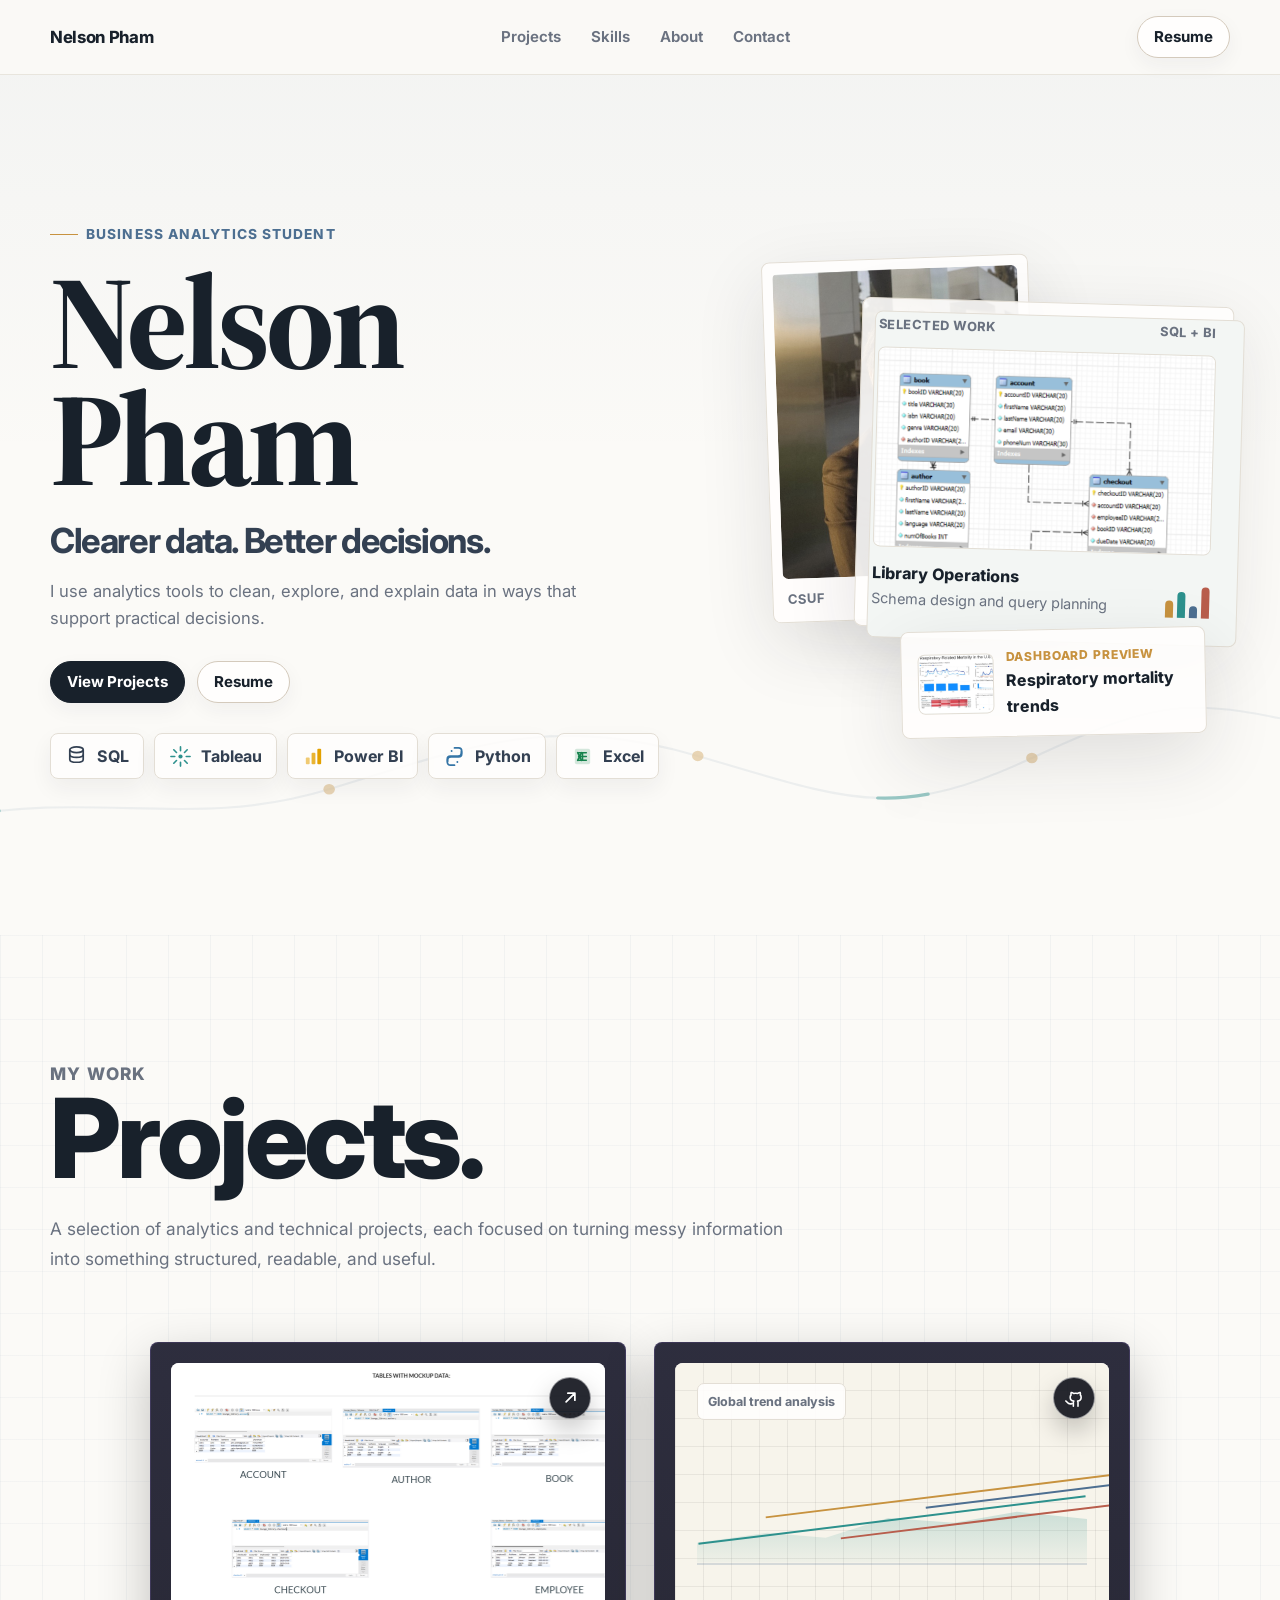
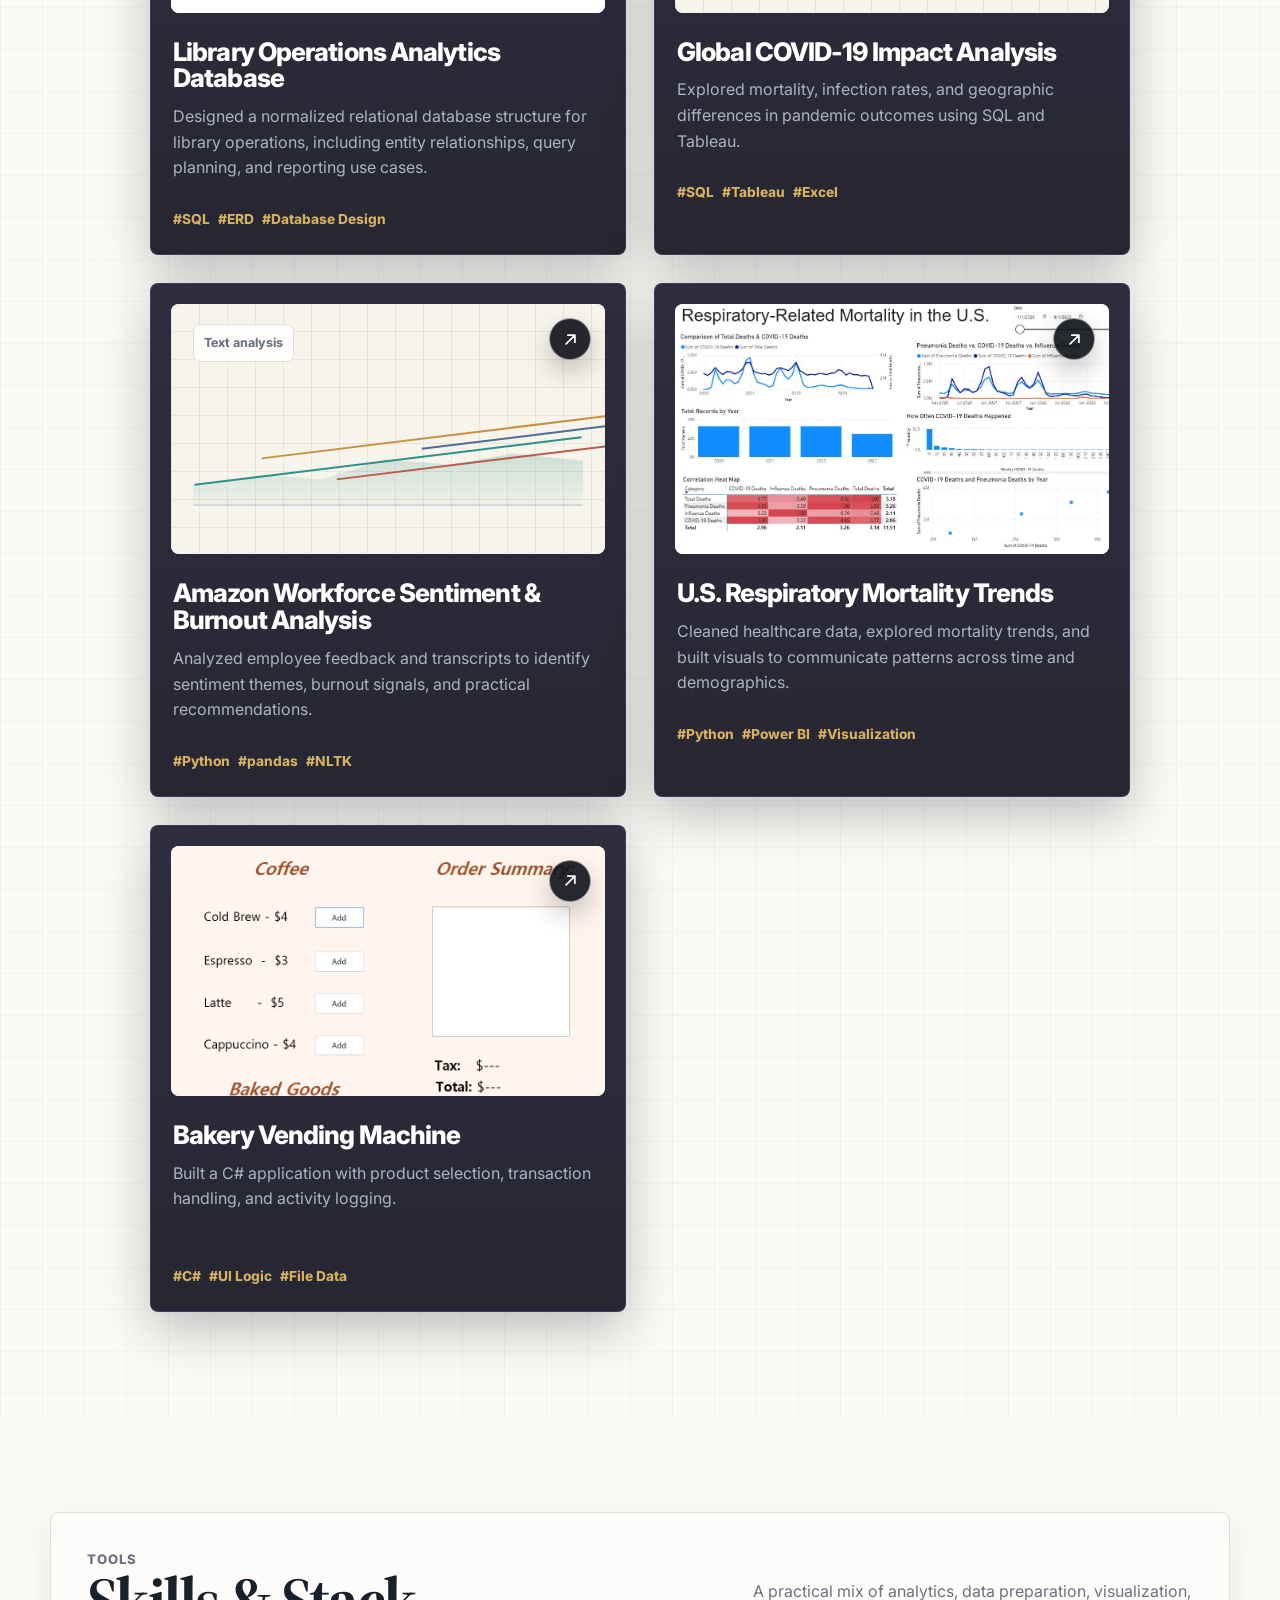
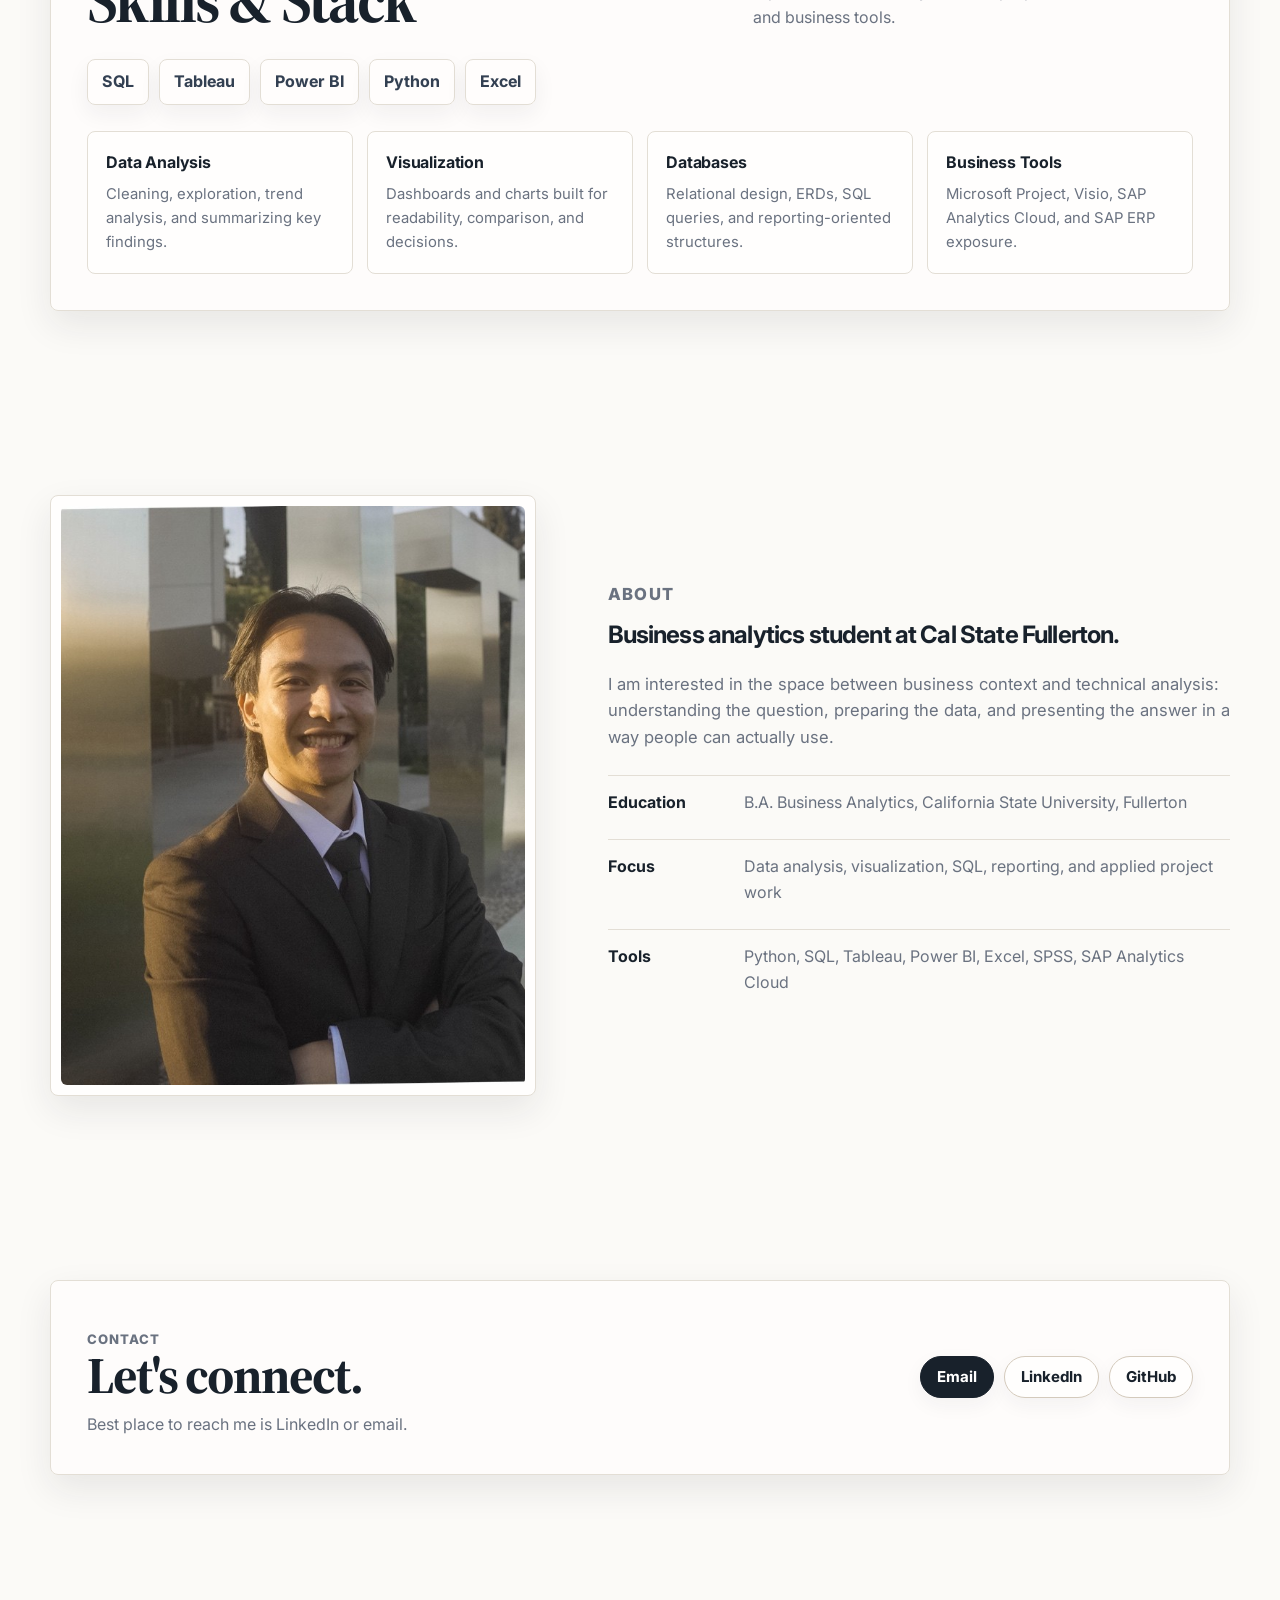
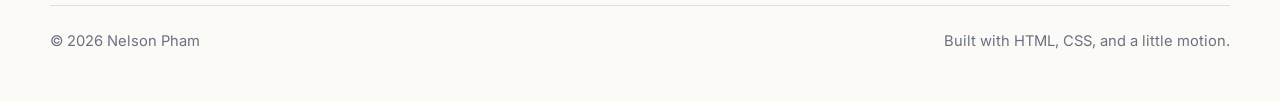
==== index.html @ e7fa9d65 "Make analytics visual cache safe" ====
<!DOCTYPE html>
<html lang="en">
<head>
  <script async src="https://www.googletagmanager.com/gtag/js?id=G-P1VW42HXKN"></script>
  <script>
    window.dataLayer = window.dataLayer || [];
    function gtag(){dataLayer.push(arguments);}
    gtag("js", new Date());
    gtag("config", "G-P1VW42HXKN");
  </script>
  <meta charset="UTF-8">
  <meta name="viewport" content="width=device-width, initial-scale=1.0">
  <meta name="description" content="Nelson Pham's business analytics portfolio featuring SQL, Python, Tableau, Power BI, and applied data projects.">
  <title>Nelson Pham - Business Analytics Portfolio</title>
  <link rel="preconnect" href="https://fonts.googleapis.com">
  <link rel="preconnect" href="https://fonts.gstatic.com" crossorigin>
  <link href="https://fonts.googleapis.com/css2?family=Inter:wght@400;500;600;700;800&family=Source+Serif+4:opsz,wght@8..60,500;8..60,650;8..60,720&display=swap" rel="stylesheet">
  <link rel="stylesheet" href="styles.css?v=analytics-motion-2">
</head>
<body>
  <div class="scroll-progress" aria-hidden="true"></div>

  <header class="site-nav">
    <nav class="nav-shell" aria-label="Primary navigation">
      <a class="brand" href="index.html">Nelson Pham</a>
      <ul class="nav-links">
        <li><a href="#projects">Projects</a></li>
        <li><a href="#skills">Skills</a></li>
        <li><a href="#about">About</a></li>
        <li><a href="#contact">Contact</a></li>
      </ul>
      <a class="nav-resume" href="Nelson%20Pham%20-%20Analytics%20Resume.pdf" target="_blank" rel="noreferrer">Resume</a>
    </nav>
  </header>

  <main>
    <section class="hero">
      <div class="analytics-signal" aria-hidden="true">
        <svg viewBox="0 0 1200 240" preserveAspectRatio="none">
          <path class="signal-line signal-base" fill="none" stroke="rgba(77, 111, 145, 0.18)" stroke-width="2" d="M0 178 C130 150 210 190 330 150 S520 76 650 118 820 182 940 120 1080 64 1200 92"/>
          <path class="signal-line signal-flow" fill="none" stroke="#2d918d" stroke-width="3" d="M0 178 C130 150 210 190 330 150 S520 76 650 118 820 182 940 120 1080 64 1200 92"/>
          <g class="signal-points">
            <circle cx="330" cy="150" r="5"/>
            <circle cx="650" cy="118" r="5"/>
            <circle cx="940" cy="120" r="5"/>
          </g>
        </svg>
      </div>
      <div class="page-shell hero-grid">
        <div class="hero-copy-block reveal">
          <p class="eyebrow">Business Analytics Student</p>
          <h1>Nelson Pham</h1>
          <p class="hero-line">Clearer data. Better decisions.</p>
          <p class="hero-copy">I use analytics tools to clean, explore, and explain data in ways that support practical decisions.</p>

          <div class="hero-actions">
            <a class="button primary" href="#projects">View Projects</a>
            <a class="button" href="Nelson%20Pham%20-%20Analytics%20Resume.pdf" target="_blank" rel="noreferrer">Resume</a>
          </div>

          <div class="stack-strip hero-stack" aria-label="Core tools">
            <span class="stack-chip sql">
              <svg viewBox="0 0 24 24" aria-hidden="true">
                <ellipse cx="12" cy="5" rx="7" ry="3" fill="none" stroke="currentColor" stroke-width="1.8"/>
                <path d="M5 5v10c0 1.7 3.1 3 7 3s7-1.3 7-3V5" fill="none" stroke="currentColor" stroke-width="1.8"/>
                <path d="M5 10c0 1.7 3.1 3 7 3s7-1.3 7-3" fill="none" stroke="currentColor" stroke-width="1.8"/>
              </svg>
              SQL
            </span>
            <span class="stack-chip tableau">
              <svg viewBox="0 0 24 24" aria-hidden="true">
                <path d="M12 2v4M12 18v4M2 12h4M18 12h4M5 5l2.8 2.8M16.2 16.2 19 19M19 5l-2.8 2.8M7.8 16.2 5 19" stroke="currentColor" stroke-width="1.7" stroke-linecap="round"/>
                <circle cx="12" cy="12" r="2.2" fill="currentColor"/>
              </svg>
              Tableau
            </span>
            <span class="stack-chip powerbi">
              <svg viewBox="0 0 24 24" aria-hidden="true">
                <rect x="4" y="13" width="4" height="7" rx="1" fill="currentColor" opacity=".55"/>
                <rect x="10" y="8" width="4" height="12" rx="1" fill="currentColor" opacity=".8"/>
                <rect x="16" y="4" width="4" height="16" rx="1" fill="currentColor"/>
              </svg>
              Power BI
            </span>
            <span class="stack-chip python">
              <svg viewBox="0 0 24 24" aria-hidden="true">
                <path d="M12 3h4.2c2 0 3.3 1.3 3.3 3.2v3.1c0 1.8-1.3 3-3.1 3H8.3c-2 0-3.5 1.5-3.5 3.4V17" fill="none" stroke="currentColor" stroke-width="1.8" stroke-linecap="round"/>
                <path d="M12 21H7.8c-2 0-3.3-1.3-3.3-3.2v-3.1c0-1.8 1.3-3 3.1-3h8.1c2 0 3.5-1.5 3.5-3.4V7" fill="none" stroke="currentColor" stroke-width="1.8" stroke-linecap="round"/>
                <circle cx="9" cy="6.2" r="1" fill="currentColor"/>
                <circle cx="15" cy="17.8" r="1" fill="currentColor"/>
              </svg>
              Python
            </span>
            <span class="stack-chip excel">
              <svg viewBox="0 0 24 24" aria-hidden="true">
                <rect x="4" y="4" width="16" height="16" rx="2" fill="currentColor" opacity=".18"/>
                <path d="M8 8h8M8 12h8M8 16h8M12 8v8" stroke="currentColor" stroke-width="1.6" stroke-linecap="round"/>
                <path d="m7 8 4 8M11 8l-4 8" stroke="currentColor" stroke-width="1.8" stroke-linecap="round"/>
              </svg>
              Excel
            </span>
          </div>
        </div>

        <div class="hero-visual reveal" data-parallax aria-label="Portfolio preview">
          <div class="portrait-card" data-float="1.1">
            <img src="Visuals/profile.jpg" alt="Nelson Pham">
            <div class="portrait-label">
              <span>CSUF</span>
              <span>Business Analytics</span>
            </div>
          </div>

          <div class="case-sheets" data-float="0.8">
            <div class="sheet-top">
              <span>Selected Work</span>
              <span>SQL + BI</span>
            </div>
            <div class="sheet-image">
              <img src="Visuals/ERTable.png" alt="Library operations database schema preview">
            </div>
            <div class="sheet-footer">
              <div>
                <div class="sheet-title">Library Operations</div>
                <div class="sheet-subtitle">Schema design and query planning</div>
              </div>
              <div class="mini-bars" aria-hidden="true">
                <span></span><span></span><span></span><span></span>
              </div>
            </div>
          </div>

          <div class="floating-note" data-float="1.35">
            <div class="note-row">
              <div class="note-thumb">
                <img src="Visuals/PowerBI.png" alt="Power BI dashboard preview">
              </div>
              <div>
                <div class="note-kicker">Dashboard Preview</div>
                <div class="note-title">Respiratory mortality trends</div>
              </div>
            </div>
          </div>
        </div>
      </div>
    </section>

    <section id="projects" class="section projects-section">
      <div class="page-shell">
        <div class="section-heading reveal">
          <div>
            <p class="section-kicker">My work</p>
            <h2>Projects.</h2>
          </div>
          <p>A selection of analytics and technical projects, each focused on turning messy information into something structured, readable, and useful.</p>
        </div>

        <div class="work-grid">
          <a class="case-card featured reveal" href="sql-project.html">
            <div class="case-media">
              <span class="case-action" aria-hidden="true">
                <svg viewBox="0 0 24 24">
                  <path d="M7 17 17 7M9 7h8v8" fill="none" stroke="currentColor" stroke-width="2" stroke-linecap="round" stroke-linejoin="round"/>
                </svg>
              </span>
              <img src="Visuals/MockUp.png" alt="Database schema workspace preview">
            </div>
            <div class="case-body">
              <h3>Library Operations Analytics Database</h3>
              <p>Designed a normalized relational database structure for library operations, including entity relationships, query planning, and reporting use cases.</p>
              <div class="tag-row">
                <span class="tag">#SQL</span>
                <span class="tag">#ERD</span>
                <span class="tag">#Database Design</span>
              </div>
            </div>
          </a>

          <a class="case-card side reveal" href="https://github.com/nelsonpham64/covid19-global-data-analysis/tree/main" target="_blank" rel="noreferrer">
            <div class="case-media">
              <span class="case-action" aria-hidden="true">
                <svg viewBox="0 0 24 24">
                  <path d="M9 19c-5 1.5-5-2.5-7-3m14 6v-3.9c0-1 .1-1.4-.5-2 2-.2 4.1-1 4.1-4.5 0-1-.4-1.9-1-2.6.1-.3.4-1.3-.1-2.6 0 0-.8-.3-2.7 1a9.4 9.4 0 0 0-4.9 0c-1.9-1.3-2.7-1-2.7-1-.5 1.3-.2 2.3-.1 2.6-.6.7-1 1.6-1 2.6 0 3.5 2.1 4.3 4.1 4.5-.3.3-.5.7-.5 1.4V22" fill="none" stroke="currentColor" stroke-width="1.8" stroke-linecap="round" stroke-linejoin="round"/>
                </svg>
              </span>
              <div class="media-abstract" aria-hidden="true">
                <span class="abstract-note">Global trend analysis</span>
                <span class="abstract-line"></span>
              </div>
            </div>
            <div class="case-body">
              <h3>Global COVID-19 Impact Analysis</h3>
              <p>Explored mortality, infection rates, and geographic differences in pandemic outcomes using SQL and Tableau.</p>
              <div class="tag-row">
                <span class="tag">#SQL</span>
                <span class="tag">#Tableau</span>
                <span class="tag">#Excel</span>
              </div>
            </div>
          </a>

          <a class="case-card reveal" href="amazon-externship.html">
            <div class="case-media">
              <span class="case-action" aria-hidden="true">
                <svg viewBox="0 0 24 24">
                  <path d="M7 17 17 7M9 7h8v8" fill="none" stroke="currentColor" stroke-width="2" stroke-linecap="round" stroke-linejoin="round"/>
                </svg>
              </span>
              <div class="media-abstract" aria-hidden="true">
                <span class="abstract-note">Text analysis</span>
                <span class="abstract-line"></span>
              </div>
            </div>
            <div class="case-body">
              <h3>Amazon Workforce Sentiment &amp; Burnout Analysis</h3>
              <p>Analyzed employee feedback and transcripts to identify sentiment themes, burnout signals, and practical recommendations.</p>
              <div class="tag-row">
                <span class="tag">#Python</span>
                <span class="tag">#pandas</span>
                <span class="tag">#NLTK</span>
              </div>
            </div>
          </a>

          <a class="case-card reveal" href="analytics-project.html">
            <div class="case-media">
              <span class="case-action" aria-hidden="true">
                <svg viewBox="0 0 24 24">
                  <path d="M7 17 17 7M9 7h8v8" fill="none" stroke="currentColor" stroke-width="2" stroke-linecap="round" stroke-linejoin="round"/>
                </svg>
              </span>
              <img src="Visuals/PowerBI.png" alt="Power BI respiratory mortality dashboard">
            </div>
            <div class="case-body">
              <h3>U.S. Respiratory Mortality Trends</h3>
              <p>Cleaned healthcare data, explored mortality trends, and built visuals to communicate patterns across time and demographics.</p>
              <div class="tag-row">
                <span class="tag">#Python</span>
                <span class="tag">#Power BI</span>
                <span class="tag">#Visualization</span>
              </div>
            </div>
          </a>

          <a class="case-card reveal" href="csharp-project.html">
            <div class="case-media">
              <span class="case-action" aria-hidden="true">
                <svg viewBox="0 0 24 24">
                  <path d="M7 17 17 7M9 7h8v8" fill="none" stroke="currentColor" stroke-width="2" stroke-linecap="round" stroke-linejoin="round"/>
                </svg>
              </span>
              <img src="Visuals/Vending.png" alt="Bakery vending machine application preview">
            </div>
            <div class="case-body">
              <h3>Bakery Vending Machine</h3>
              <p>Built a C# application with product selection, transaction handling, and activity logging.</p>
              <div class="tag-row">
                <span class="tag">#C#</span>
                <span class="tag">#UI Logic</span>
                <span class="tag">#File Data</span>
              </div>
            </div>
          </a>
        </div>
      </div>
    </section>

    <section id="skills" class="section">
      <div class="page-shell">
        <div class="skills-panel reveal">
          <div class="section-heading">
            <div>
              <p class="section-kicker">Tools</p>
              <h2>Skills &amp; Stack</h2>
            </div>
            <p>A practical mix of analytics, data preparation, visualization, and business tools.</p>
          </div>

          <div class="stack-strip" aria-label="Core analytics stack">
            <span class="stack-chip sql">SQL</span>
            <span class="stack-chip tableau">Tableau</span>
            <span class="stack-chip powerbi">Power BI</span>
            <span class="stack-chip python">Python</span>
            <span class="stack-chip excel">Excel</span>
          </div>

          <div class="skills-grid">
            <div class="skill-card">
              <h3>Data Analysis</h3>
              <p>Cleaning, exploration, trend analysis, and summarizing key findings.</p>
            </div>
            <div class="skill-card">
              <h3>Visualization</h3>
              <p>Dashboards and charts built for readability, comparison, and decisions.</p>
            </div>
            <div class="skill-card">
              <h3>Databases</h3>
              <p>Relational design, ERDs, SQL queries, and reporting-oriented structures.</p>
            </div>
            <div class="skill-card">
              <h3>Business Tools</h3>
              <p>Microsoft Project, Visio, SAP Analytics Cloud, and SAP ERP exposure.</p>
            </div>
          </div>
        </div>
      </div>
    </section>

    <section id="about" class="section">
      <div class="page-shell about-grid">
        <div class="about-photo reveal">
          <img src="Visuals/profile.jpg" alt="Nelson Pham">
        </div>
        <div class="about-copy reveal">
          <p class="section-kicker">About</p>
          <h2>Business analytics student at Cal State Fullerton.</h2>
          <p>I am interested in the space between business context and technical analysis: understanding the question, preparing the data, and presenting the answer in a way people can actually use.</p>
          <ul class="about-list">
            <li>
              <strong>Education</strong>
              <span>B.A. Business Analytics, California State University, Fullerton</span>
            </li>
            <li>
              <strong>Focus</strong>
              <span>Data analysis, visualization, SQL, reporting, and applied project work</span>
            </li>
            <li>
              <strong>Tools</strong>
              <span>Python, SQL, Tableau, Power BI, Excel, SPSS, SAP Analytics Cloud</span>
            </li>
          </ul>
        </div>
      </div>
    </section>

    <section id="contact" class="section">
      <div class="page-shell">
        <div class="contact-panel reveal">
          <div>
            <p class="section-kicker">Contact</p>
            <h2>Let's connect.</h2>
            <p>Best place to reach me is LinkedIn or email.</p>
          </div>
          <div class="contact-actions">
            <a class="button primary" href="mailto:nelsonpham64@gmail.com">Email</a>
            <a class="button" href="https://www.linkedin.com/in/nelsonpham64/" target="_blank" rel="noreferrer">LinkedIn</a>
            <a class="button" href="https://github.com/nelsonpham64" target="_blank" rel="noreferrer">GitHub</a>
          </div>
        </div>
      </div>
    </section>
  </main>

  <footer class="site-footer">
    <div class="footer-shell">
      <span>&copy; 2026 Nelson Pham</span>
      <span>Built with HTML, CSS, and a little motion.</span>
    </div>
  </footer>

  <script src="script.js"></script>
</body>
</html>
---- styles.css ----
:root {
  --bg: #fbfaf7;
  --surface: #fffefd;
  --surface-2: #f3f6f4;
  --ink: #18212b;
  --ink-soft: #334052;
  --muted: #6a7280;
  --line: #e3ded5;
  --line-strong: #d4cabc;
  --gold: #c7923f;
  --gold-soft: #f7ecd9;
  --teal: #2d918d;
  --blue: #4d6f91;
  --red: #b85d4c;
  --lime: #95a85b;
  --charcoal: #222833;
  --shadow: 0 24px 70px rgba(30, 35, 43, 0.12);
  --shadow-soft: 0 14px 36px rgba(30, 35, 43, 0.09);
  --radius: 8px;
  --max: 1180px;
  --font-sans: "Inter", "Segoe UI", Arial, sans-serif;
  --font-serif: "Source Serif 4", Georgia, serif;
}

* {
  box-sizing: border-box;
}

html {
  scroll-behavior: smooth;
}

body {
  margin: 0;
  background:
    linear-gradient(180deg, rgba(77, 111, 145, 0.05), transparent 460px),
    var(--bg);
  color: var(--ink);
  font-family: var(--font-sans);
  line-height: 1.6;
  overflow-x: hidden;
}

body::selection {
  background: rgba(199, 146, 63, 0.24);
}

a {
  color: inherit;
}

img {
  max-width: 100%;
  display: block;
}

.scroll-progress {
  position: fixed;
  top: 0;
  left: 0;
  height: 3px;
  width: 0;
  background: linear-gradient(90deg, var(--teal), var(--gold), var(--red));
  z-index: 20;
}

.site-nav {
  position: sticky;
  top: 0;
  z-index: 10;
  border-bottom: 1px solid rgba(227, 222, 213, 0.76);
  background: rgba(251, 250, 247, 0.9);
  backdrop-filter: blur(18px);
}

.nav-shell {
  width: min(var(--max), calc(100% - 40px));
  margin: 0 auto;
  min-height: 74px;
  display: flex;
  align-items: center;
  justify-content: space-between;
  gap: 24px;
}

.brand {
  text-decoration: none;
  font-weight: 750;
  letter-spacing: -0.02em;
  font-size: 1.05rem;
}

.nav-links {
  display: flex;
  align-items: center;
  gap: 6px;
  list-style: none;
  margin: 0;
  padding: 0;
}

.nav-links a {
  display: inline-flex;
  align-items: center;
  min-height: 38px;
  padding: 0 12px;
  border-radius: 999px;
  color: var(--muted);
  text-decoration: none;
  font-size: 0.94rem;
  font-weight: 650;
  transition: color 180ms ease, background 180ms ease;
}

.nav-links a:hover,
.nav-links a.active {
  color: var(--ink);
  background: rgba(34, 40, 51, 0.06);
}

.nav-resume,
.button {
  display: inline-flex;
  align-items: center;
  justify-content: center;
  gap: 8px;
  min-height: 42px;
  padding: 0 16px;
  border: 1px solid var(--line-strong);
  border-radius: 999px;
  color: var(--ink);
  text-decoration: none;
  font-weight: 720;
  font-size: 0.94rem;
  background: var(--surface);
  box-shadow: 0 7px 20px rgba(34, 40, 51, 0.05);
  transition: transform 180ms ease, box-shadow 180ms ease, border-color 180ms ease, background 180ms ease;
}

.button.primary {
  background: var(--ink);
  color: #fff;
  border-color: var(--ink);
}

.button:hover,
.nav-resume:hover {
  transform: translateY(-2px);
  border-color: rgba(199, 146, 63, 0.7);
  box-shadow: 0 12px 28px rgba(34, 40, 51, 0.11);
}

.page-shell {
  width: min(var(--max), calc(100% - 40px));
  margin: 0 auto;
}

.hero {
  position: relative;
  min-height: calc(100vh - 74px);
  display: grid;
  align-items: center;
  padding: 74px 0 54px;
  overflow: hidden;
}

.hero-grid {
  position: relative;
  z-index: 1;
  display: grid;
  grid-template-columns: minmax(0, 0.93fr) minmax(360px, 0.72fr);
  gap: clamp(34px, 7vw, 88px);
  align-items: center;
}

.analytics-signal {
  position: absolute;
  right: -4vw;
  bottom: 2vh;
  left: -4vw;
  z-index: 0;
  height: min(32vh, 250px);
  pointer-events: none;
  opacity: 0.48;
}

.analytics-signal svg {
  width: 100%;
  height: 100%;
  overflow: visible;
}

.signal-line {
  fill: none;
  stroke-linecap: round;
  stroke-linejoin: round;
}

.signal-base {
  stroke: rgba(77, 111, 145, 0.18);
  stroke-width: 2;
}

.signal-flow {
  stroke: var(--teal);
  stroke-width: 3;
  stroke-dasharray: 44 780;
  animation: signal-sweep 7.5s ease-in-out infinite;
  filter: drop-shadow(0 8px 18px rgba(45, 145, 141, 0.22));
}

.signal-points circle {
  fill: var(--gold);
  opacity: 0.76;
  transform-box: fill-box;
  transform-origin: center;
  animation: signal-pulse 3.8s ease-in-out infinite;
}

.signal-points circle:nth-child(2) {
  animation-delay: 520ms;
}

.signal-points circle:nth-child(3) {
  animation-delay: 1040ms;
}

.eyebrow {
  display: inline-flex;
  align-items: center;
  gap: 8px;
  margin: 0 0 18px;
  color: var(--blue);
  font-size: 0.86rem;
  font-weight: 760;
  letter-spacing: 0.08em;
  text-transform: uppercase;
}

.eyebrow::before {
  content: "";
  width: 28px;
  height: 1px;
  background: var(--gold);
}

h1,
h2,
h3 {
  margin: 0;
  letter-spacing: -0.035em;
}

.hero h1 {
  font-family: var(--font-serif);
  font-size: clamp(4rem, 11vw, 8.3rem);
  line-height: 0.88;
  font-weight: 720;
}

.hero-line {
  margin: 24px 0 0;
  color: var(--ink-soft);
  font-size: clamp(1.35rem, 2.7vw, 2.2rem);
  line-height: 1.14;
  font-weight: 730;
  letter-spacing: -0.04em;
}

.hero-copy {
  max-width: 590px;
  margin: 18px 0 0;
  color: var(--muted);
  font-size: 1.04rem;
}

.hero-actions {
  display: flex;
  flex-wrap: wrap;
  gap: 12px;
  margin-top: 30px;
}

.hero-stack {
  margin-top: 30px;
}

.stack-strip {
  display: flex;
  flex-wrap: wrap;
  gap: 10px;
}

.stack-chip {
  --chip-accent: var(--blue);
  display: inline-flex;
  align-items: center;
  gap: 9px;
  min-height: 46px;
  padding: 0 14px;
  border: 1px solid var(--line);
  border-radius: 8px;
  background: rgba(255, 254, 253, 0.84);
  color: var(--ink-soft);
  font-weight: 720;
  box-shadow: 0 9px 22px rgba(34, 40, 51, 0.06);
  transition: transform 180ms ease, box-shadow 180ms ease, border-color 180ms ease;
}

.stack-chip:hover {
  transform: translateY(-3px);
  border-color: color-mix(in srgb, var(--chip-accent), var(--line) 35%);
  box-shadow: 0 16px 34px rgba(34, 40, 51, 0.11);
}

.stack-chip svg {
  width: 23px;
  height: 23px;
  flex: 0 0 auto;
  color: var(--chip-accent);
}

.sql {
  --chip-accent: var(--ink-soft);
}

.tableau {
  --chip-accent: var(--teal);
}

.powerbi {
  --chip-accent: #e3a100;
}

.python {
  --chip-accent: #3575a6;
}

.excel {
  --chip-accent: #16834d;
}

.hero-visual {
  position: relative;
  min-height: 520px;
}

.portrait-card,
.case-sheets,
.floating-note {
  border: 1px solid var(--line);
  border-radius: var(--radius);
  background: rgba(255, 254, 253, 0.9);
  box-shadow: var(--shadow);
}

.portrait-card {
  position: absolute;
  inset: 20px auto auto 14px;
  width: min(56%, 280px);
  padding: 10px;
  transform: rotate(-2deg);
}

.portrait-card img {
  aspect-ratio: 4 / 5;
  width: 100%;
  object-fit: cover;
  border-radius: 6px;
  filter: saturate(0.96) contrast(1.02);
}

.portrait-label {
  display: flex;
  justify-content: space-between;
  gap: 12px;
  padding: 10px 4px 2px;
  color: var(--muted);
  font-size: 0.82rem;
  font-weight: 700;
}

.case-sheets {
  position: absolute;
  right: 0;
  top: 64px;
  width: min(78%, 390px);
  padding: 16px;
  transform: rotate(1.6deg);
}

.case-sheets::before {
  content: "";
  position: absolute;
  inset: 12px -12px -12px 12px;
  border: 1px solid var(--line);
  border-radius: var(--radius);
  background: var(--surface-2);
  z-index: -1;
}

.sheet-top {
  display: flex;
  justify-content: space-between;
  gap: 14px;
  margin-bottom: 12px;
  color: var(--muted);
  font-size: 0.8rem;
  font-weight: 760;
  letter-spacing: 0.04em;
  text-transform: uppercase;
}

.sheet-image {
  overflow: hidden;
  border: 1px solid var(--line);
  border-radius: 7px;
  background: var(--surface-2);
}

.sheet-image img {
  width: 100%;
  height: 198px;
  object-fit: cover;
  object-position: top left;
}

.sheet-footer {
  display: grid;
  grid-template-columns: 1fr auto;
  gap: 16px;
  align-items: end;
  margin-top: 14px;
}

.sheet-title {
  color: var(--ink);
  font-weight: 780;
}

.sheet-subtitle {
  color: var(--muted);
  font-size: 0.9rem;
}

.mini-bars {
  display: flex;
  align-items: end;
  gap: 4px;
  height: 34px;
}

.mini-bars span {
  width: 8px;
  border-radius: 5px 5px 0 0;
  background: var(--gold);
  animation: bars 2.6s ease-in-out infinite;
}

.mini-bars span:nth-child(1) {
  height: 17px;
}

.mini-bars span:nth-child(2) {
  height: 26px;
  background: var(--teal);
  animation-delay: 120ms;
}

.mini-bars span:nth-child(3) {
  height: 12px;
  background: var(--blue);
  animation-delay: 240ms;
}

.mini-bars span:nth-child(4) {
  height: 31px;
  background: var(--red);
  animation-delay: 360ms;
}

.floating-note {
  position: absolute;
  right: 24px;
  bottom: 22px;
  width: min(64%, 310px);
  padding: 16px;
  transform: rotate(-1.2deg);
}

.note-row {
  display: grid;
  grid-template-columns: 76px 1fr;
  gap: 12px;
  align-items: center;
}

.note-thumb {
  overflow: hidden;
  border: 1px solid var(--line);
  border-radius: 7px;
  background: var(--surface-2);
}

.note-thumb img {
  height: 58px;
  width: 100%;
  object-fit: cover;
  object-position: top left;
}

.note-kicker {
  color: var(--gold);
  font-size: 0.76rem;
  font-weight: 800;
  letter-spacing: 0.07em;
  text-transform: uppercase;
}

.note-title {
  margin-top: 2px;
  color: var(--ink);
  font-weight: 760;
}

.section {
  padding: 92px 0;
  scroll-margin-top: 92px;
}

.section.compact {
  padding-top: 56px;
}

.projects-section {
  margin-top: 34px;
  padding: 98px 0 108px;
  background:
    linear-gradient(90deg, rgba(77, 111, 145, 0.055) 1px, transparent 1px),
    linear-gradient(180deg, rgba(77, 111, 145, 0.045) 1px, transparent 1px),
    var(--bg);
  background-size: 42px 42px;
  color: var(--ink);
}

.projects-section .section-heading {
  display: block;
  max-width: 820px;
  margin-bottom: 68px;
}

.projects-section .section-kicker {
  color: var(--gold);
}

.projects-section .section-heading h2 {
  color: var(--ink);
  font-family: var(--font-sans);
  font-size: clamp(4rem, 9vw, 6.9rem);
  font-weight: 820;
  line-height: 0.9;
  text-shadow: none;
}

.projects-section .section-heading p {
  max-width: 760px;
  margin-top: 26px;
  color: var(--muted);
  font-size: 1.08rem;
  line-height: 1.72;
}

.section-heading {
  display: flex;
  align-items: end;
  justify-content: space-between;
  gap: 28px;
  margin-bottom: 28px;
}

.section-kicker {
  margin: 0 0 8px;
  color: var(--gold);
  font-size: 0.82rem;
  font-weight: 800;
  letter-spacing: 0.08em;
  text-transform: uppercase;
}

.section-heading h2 {
  font-size: clamp(2.2rem, 5vw, 4.4rem);
  line-height: 0.95;
  font-family: var(--font-serif);
  font-weight: 690;
}

.section-heading p {
  max-width: 440px;
  margin: 0;
  color: var(--muted);
}

.work-grid {
  display: grid;
  grid-template-columns: repeat(12, 1fr);
  gap: 18px;
}

.projects-section .work-grid {
  width: min(980px, 100%);
  margin: 0 auto;
  grid-template-columns: repeat(2, minmax(0, 1fr));
  gap: 28px;
}

.case-card {
  grid-column: span 6;
  min-height: 100%;
  display: grid;
  grid-template-rows: auto 1fr;
  overflow: hidden;
  border: 1px solid var(--line);
  border-radius: var(--radius);
  background: var(--surface);
  text-decoration: none;
  box-shadow: var(--shadow-soft);
  transition: transform 190ms ease, box-shadow 190ms ease, border-color 190ms ease;
}

.projects-section .case-card {
  grid-column: auto;
  display: block;
  overflow: hidden;
  border-color: rgba(118, 96, 177, 0.28);
  background: linear-gradient(180deg, rgba(37, 37, 54, 0.96), rgba(30, 30, 43, 0.96));
  color: #f7f5ee;
  box-shadow: 0 18px 52px rgba(0, 0, 0, 0.24);
}

.case-card:hover {
  transform: translateY(-5px);
  border-color: rgba(199, 146, 63, 0.66);
  box-shadow: var(--shadow);
}

.projects-section .case-card:hover {
  transform: translateY(-9px);
  border-color: rgba(199, 146, 63, 0.58);
  box-shadow: 0 28px 74px rgba(0, 0, 0, 0.36);
}

.case-card.featured {
  grid-column: span 7;
}

.case-card.side {
  grid-column: span 5;
}

.projects-section .case-card.featured,
.projects-section .case-card.side {
  grid-column: auto;
}

.case-media {
  position: relative;
  min-height: 210px;
  border-bottom: 1px solid var(--line);
  background: linear-gradient(135deg, #f5f7f6, #fff9ef);
  overflow: hidden;
}

.projects-section .case-media {
  min-height: 250px;
  margin: 20px 20px 0;
  border: 0;
  border-radius: var(--radius);
  background: #f6f7f7;
}

.case-media img {
  width: 100%;
  height: 245px;
  object-fit: cover;
  object-position: top left;
  transition: transform 450ms ease;
}

.projects-section .case-media img {
  height: 250px;
}

.case-action {
  position: absolute;
  top: 14px;
  right: 14px;
  z-index: 2;
  display: inline-flex;
  align-items: center;
  justify-content: center;
  width: 42px;
  height: 42px;
  border: 1px solid rgba(255, 255, 255, 0.52);
  border-radius: 50%;
  background: rgba(15, 17, 26, 0.9);
  color: #fff;
  box-shadow: 0 12px 26px rgba(0, 0, 0, 0.22);
  transition: transform 180ms ease, background 180ms ease;
}

.case-action svg {
  width: 21px;
  height: 21px;
}

.case-card:hover .case-action {
  transform: translateY(-2px) scale(1.04);
  background: var(--gold);
}

.case-card:hover .case-media img {
  transform: scale(1.035);
}

.media-abstract {
  position: relative;
  height: 245px;
  padding: 22px;
  background:
    linear-gradient(90deg, rgba(77, 111, 145, 0.08) 1px, transparent 1px),
    linear-gradient(0deg, rgba(77, 111, 145, 0.08) 1px, transparent 1px),
    #faf7f1;
  background-size: 30px 30px;
}

.projects-section .media-abstract {
  height: 250px;
  background:
    linear-gradient(90deg, rgba(25, 25, 36, 0.07) 1px, transparent 1px),
    linear-gradient(0deg, rgba(25, 25, 36, 0.07) 1px, transparent 1px),
    #f7f4eb;
  background-size: 28px 28px;
}

.abstract-line {
  position: absolute;
  left: 22px;
  right: 22px;
  bottom: 48px;
  height: 64px;
  border-bottom: 2px solid rgba(77, 111, 145, 0.2);
}

.abstract-line::before {
  content: "";
  position: absolute;
  inset: 0;
  clip-path: polygon(0 68%, 18% 52%, 33% 60%, 49% 28%, 66% 36%, 82% 18%, 100% 30%, 100% 100%, 0 100%);
  background: linear-gradient(180deg, rgba(45, 145, 141, 0.25), rgba(45, 145, 141, 0.04));
}

.abstract-line::after {
  content: "";
  position: absolute;
  left: 0;
  right: 0;
  top: 18px;
  height: 2px;
  transform: rotate(-7deg);
  background: var(--teal);
  box-shadow: 70px -18px 0 var(--gold), 142px 12px 0 var(--red), 230px -8px 0 var(--blue);
}

.abstract-note {
  position: absolute;
  top: 20px;
  left: 22px;
  padding: 8px 10px;
  border: 1px solid var(--line);
  border-radius: 7px;
  background: rgba(255, 254, 253, 0.9);
  color: var(--muted);
  font-size: 0.78rem;
  font-weight: 740;
}

.case-body {
  padding: 22px;
}

.projects-section .case-body {
  padding: 26px 22px 24px;
}

.case-type {
  color: var(--gold);
  font-size: 0.78rem;
  font-weight: 800;
  letter-spacing: 0.08em;
  text-transform: uppercase;
}

.case-body h3 {
  margin-top: 8px;
  font-size: clamp(1.45rem, 2.6vw, 2rem);
  line-height: 1.05;
}

.projects-section .case-body h3 {
  margin-top: 0;
  color: #fff;
  font-family: var(--font-sans);
  font-size: clamp(1.38rem, 2vw, 1.8rem);
  font-weight: 800;
  letter-spacing: -0.035em;
}

.case-body p {
  margin: 12px 0 18px;
  color: var(--muted);
}

.projects-section .case-body p {
  min-height: 86px;
  color: #aeb3bf;
}

.tag-row {
  display: flex;
  flex-wrap: wrap;
  gap: 8px;
}

.tag {
  display: inline-flex;
  align-items: center;
  min-height: 29px;
  padding: 0 10px;
  border: 1px solid var(--line);
  border-radius: 999px;
  background: rgba(255, 254, 253, 0.82);
  color: var(--ink-soft);
  font-size: 0.8rem;
  font-weight: 720;
}

.projects-section .tag {
  border: 0;
  padding: 0;
  min-height: auto;
  background: transparent;
  color: #d8b15f;
  font-size: 0.86rem;
  font-weight: 760;
}

.case-cta {
  display: inline-flex;
  align-items: center;
  gap: 7px;
  margin-top: 20px;
  color: var(--ink);
  font-weight: 800;
}

.skills-panel,
.contact-panel {
  border: 1px solid var(--line);
  border-radius: var(--radius);
  background: rgba(255, 254, 253, 0.72);
  box-shadow: var(--shadow-soft);
  padding: clamp(22px, 4vw, 36px);
}

.skills-grid {
  display: grid;
  grid-template-columns: repeat(4, 1fr);
  gap: 14px;
  margin-top: 26px;
}

.skill-card {
  border: 1px solid var(--line);
  border-radius: var(--radius);
  background: var(--surface);
  padding: 18px;
}

.skill-card h3 {
  font-size: 1rem;
  letter-spacing: -0.01em;
}

.skill-card p {
  margin: 8px 0 0;
  color: var(--muted);
  font-size: 0.93rem;
}

.about-grid {
  display: grid;
  grid-template-columns: 0.78fr 1fr;
  gap: clamp(28px, 6vw, 72px);
  align-items: center;
}

.about-photo {
  border: 1px solid var(--line);
  border-radius: var(--radius);
  overflow: hidden;
  background: var(--surface);
  box-shadow: var(--shadow-soft);
  padding: 10px;
}

.about-photo img {
  aspect-ratio: 4 / 5;
  width: 100%;
  object-fit: cover;
  border-radius: 6px;
}

.about-copy p {
  color: var(--muted);
  font-size: 1.04rem;
}

.about-list {
  display: grid;
  gap: 10px;
  margin: 24px 0 0;
  padding: 0;
  list-style: none;
}

.about-list li {
  display: grid;
  grid-template-columns: 120px 1fr;
  gap: 16px;
  padding: 14px 0;
  border-top: 1px solid var(--line);
}

.about-list strong {
  color: var(--ink);
}

.about-list span {
  color: var(--muted);
}

.contact-panel {
  display: grid;
  grid-template-columns: 1fr auto;
  gap: 24px;
  align-items: center;
}

.contact-panel h2 {
  font-family: var(--font-serif);
  font-size: clamp(2rem, 4vw, 3.5rem);
  line-height: 0.98;
}

.contact-panel p {
  margin: 12px 0 0;
  color: var(--muted);
}

.contact-actions {
  display: flex;
  flex-wrap: wrap;
  gap: 10px;
  justify-content: flex-end;
}

.site-footer {
  padding: 38px 0 48px;
  color: var(--muted);
  font-size: 0.92rem;
}

.footer-shell {
  width: min(var(--max), calc(100% - 40px));
  margin: 0 auto;
  display: flex;
  justify-content: space-between;
  gap: 18px;
  border-top: 1px solid var(--line);
  padding-top: 24px;
}

.project-hero {
  padding: 82px 0 54px;
}

.project-kicker {
  color: var(--gold);
  font-size: 0.82rem;
  font-weight: 820;
  letter-spacing: 0.08em;
  text-transform: uppercase;
}

.project-title {
  max-width: 920px;
  margin-top: 14px;
  font-family: var(--font-serif);
  font-size: clamp(3.2rem, 8vw, 6.4rem);
  line-height: 0.93;
  font-weight: 690;
}

.project-summary {
  max-width: 760px;
  margin: 24px 0 0;
  color: var(--ink-soft);
  font-size: clamp(1.05rem, 2vw, 1.24rem);
}

.project-meta {
  display: grid;
  grid-template-columns: repeat(3, 1fr);
  gap: 12px;
  margin-top: 30px;
}

.meta-card {
  border: 1px solid var(--line);
  border-radius: var(--radius);
  background: var(--surface);
  padding: 16px;
}

.meta-card span {
  display: block;
  color: var(--muted);
  font-size: 0.78rem;
  font-weight: 780;
  letter-spacing: 0.07em;
  text-transform: uppercase;
}

.meta-card strong {
  display: block;
  margin-top: 6px;
  color: var(--ink);
}

.article {
  width: min(980px, calc(100% - 40px));
  margin: 0 auto;
  padding: 24px 0 92px;
}

.content-section {
  padding: 34px 0;
  border-top: 1px solid var(--line);
}

.content-section h2 {
  font-size: clamp(1.8rem, 3vw, 2.5rem);
  font-family: var(--font-serif);
  line-height: 1.05;
  margin-bottom: 14px;
}

.content-section h3 {
  margin: 24px 0 8px;
  color: var(--ink-soft);
  font-size: 1.1rem;
  letter-spacing: -0.01em;
}

.content-section p,
.content-section li {
  color: var(--muted);
}

.content-section ul,
.content-section ol {
  padding-left: 22px;
}

.two-column {
  display: grid;
  grid-template-columns: repeat(2, 1fr);
  gap: 16px;
}

.callout {
  border: 1px solid var(--line);
  border-radius: var(--radius);
  background: var(--surface);
  padding: 18px;
}

.callout h3 {
  margin-top: 0;
  color: var(--ink);
}

.image-frame {
  margin: 20px 0;
  overflow: hidden;
  border: 1px solid var(--line);
  border-radius: var(--radius);
  background: var(--surface);
  box-shadow: var(--shadow-soft);
}

.image-frame img {
  width: 100%;
  max-height: 560px;
  object-fit: contain;
  background: #fff;
}

.image-frame figcaption {
  padding: 12px 14px;
  color: var(--muted);
  font-size: 0.86rem;
  border-top: 1px solid var(--line);
}

.project-actions {
  display: flex;
  flex-wrap: wrap;
  gap: 12px;
  padding-top: 28px;
  border-top: 1px solid var(--line);
}

.reveal {
  opacity: 0;
  transform: translateY(18px);
  transition: opacity 620ms ease, transform 620ms ease;
}

.reveal.visible {
  opacity: 1;
  transform: translateY(0);
}

@keyframes bars {
  0%,
  100% {
    transform: scaleY(0.88);
  }
  50% {
    transform: scaleY(1.05);
  }
}

@keyframes signal-sweep {
  0% {
    stroke-dashoffset: 820;
  }
  48%,
  58% {
    stroke-dashoffset: 0;
  }
  100% {
    stroke-dashoffset: -820;
  }
}

@keyframes signal-pulse {
  0%,
  100% {
    transform: scale(0.9);
    opacity: 0.45;
  }
  50% {
    transform: scale(1.35);
    opacity: 0.95;
  }
}

@media (prefers-reduced-motion: reduce) {
  *,
  *::before,
  *::after {
    animation-duration: 0.001ms !important;
    animation-iteration-count: 1 !important;
    scroll-behavior: auto !important;
    transition-duration: 0.001ms !important;
  }
}

@media (max-width: 980px) {
  .nav-shell {
    min-height: auto;
    padding: 14px 0;
    align-items: flex-start;
  }

  .nav-links {
    justify-content: flex-end;
    flex-wrap: wrap;
  }

  .hero {
    padding-top: 58px;
  }

  .hero-grid,
  .about-grid,
  .contact-panel {
    grid-template-columns: 1fr;
  }

  .hero-visual {
    min-height: 500px;
  }

  .work-grid {
    grid-template-columns: 1fr;
  }

  .projects-section .work-grid {
    width: min(540px, 100%);
    grid-template-columns: 1fr;
  }

  .case-card,
  .case-card.featured,
  .case-card.side {
    grid-column: auto;
  }

  .skills-grid {
    grid-template-columns: repeat(2, 1fr);
  }

  .contact-actions {
    justify-content: flex-start;
  }
}

@media (max-width: 680px) {
  .page-shell,
  .footer-shell,
  .article {
    width: min(100% - 28px, var(--max));
  }

  .site-nav {
    position: relative;
  }

  .nav-shell {
    display: grid;
  }

  .nav-links {
    justify-content: flex-start;
  }

  .nav-links a {
    padding: 0 9px;
    font-size: 0.88rem;
  }

  .hero h1 {
    font-size: clamp(3.4rem, 20vw, 5.6rem);
  }

  .hero-line {
    font-size: 1.45rem;
  }

  .hero-visual {
    min-height: 430px;
  }

  .analytics-signal {
    bottom: 38%;
    height: 150px;
    opacity: 0.28;
  }

  .portrait-card {
    left: 0;
    width: 58%;
  }

  .case-sheets {
    width: 76%;
  }

  .floating-note {
    left: 5%;
    right: auto;
    width: 90%;
    bottom: 22px;
  }

  .section {
    padding: 66px 0;
  }

  .section-heading {
    display: block;
  }

  .section-heading p {
    margin-top: 14px;
  }

  .skills-grid,
  .project-meta,
  .two-column {
    grid-template-columns: 1fr;
  }

  .about-list li {
    grid-template-columns: 1fr;
    gap: 4px;
  }

  .footer-shell {
    display: block;
  }
}
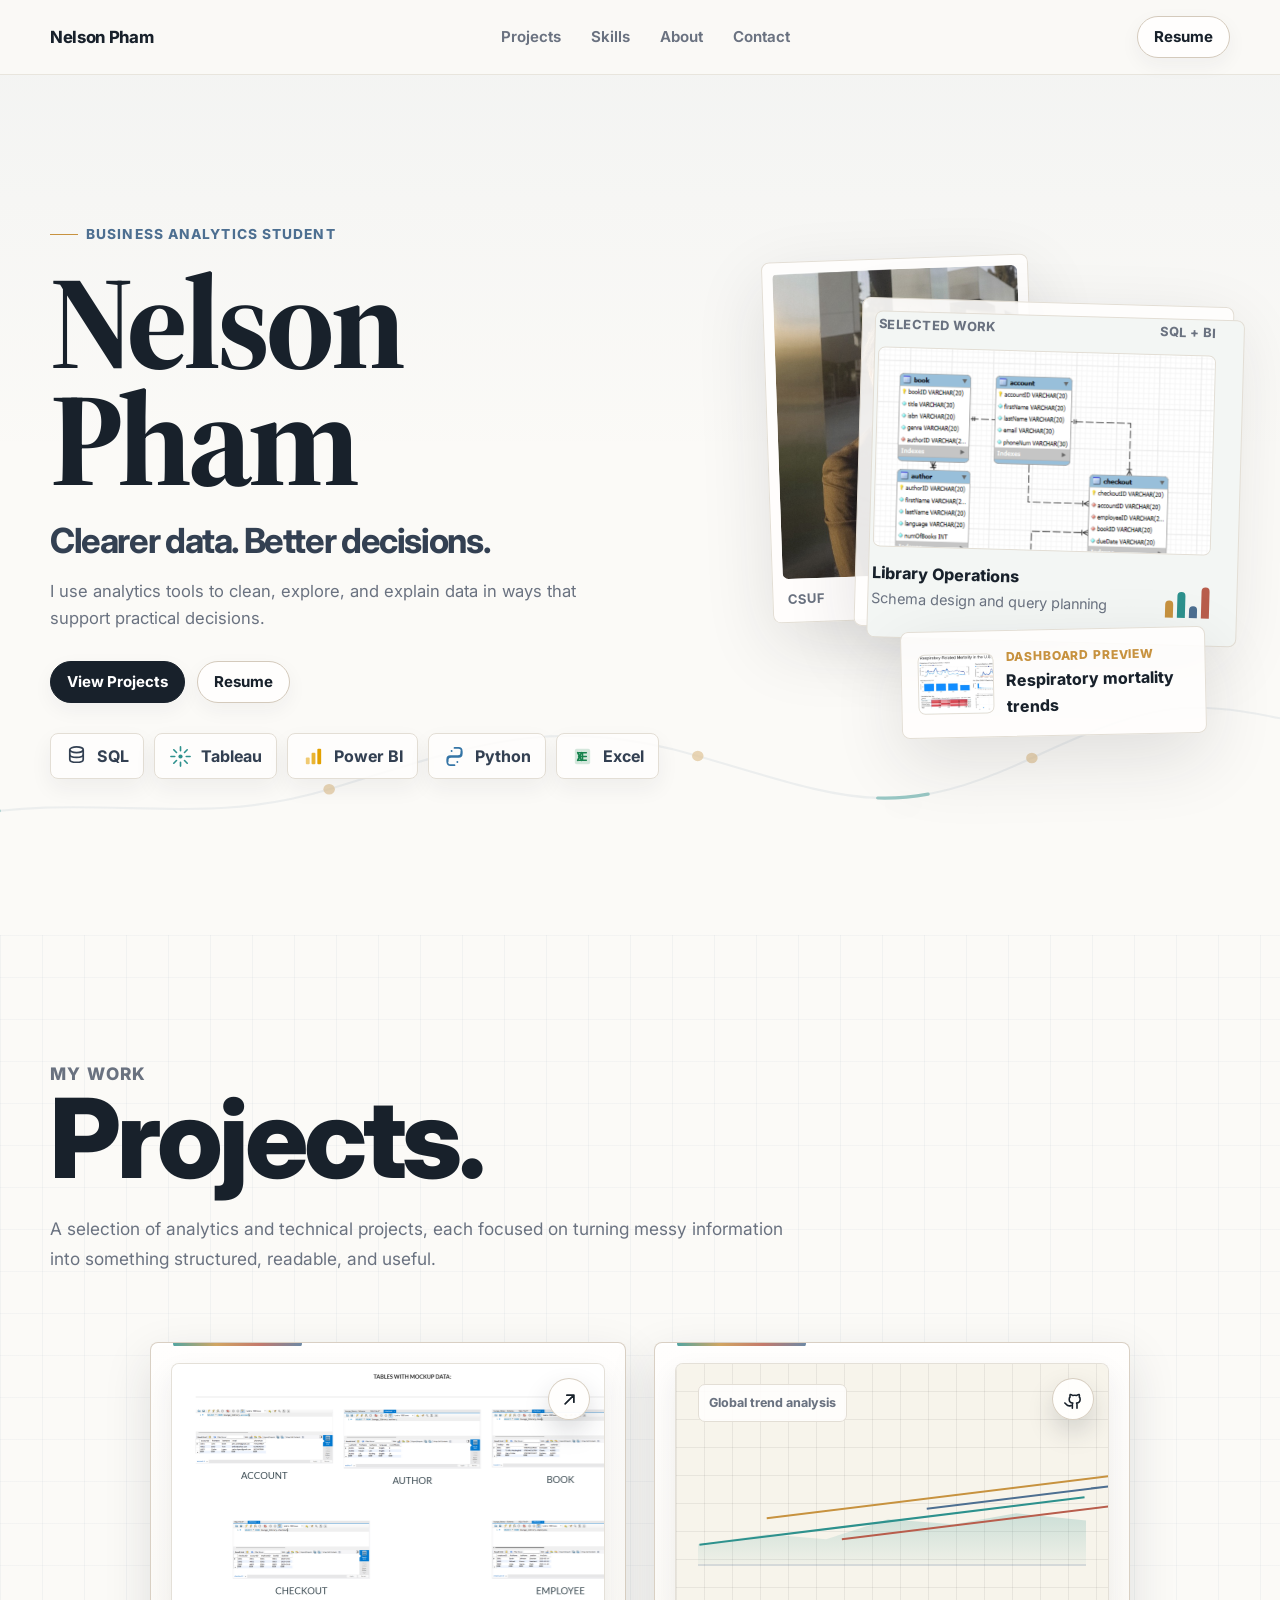
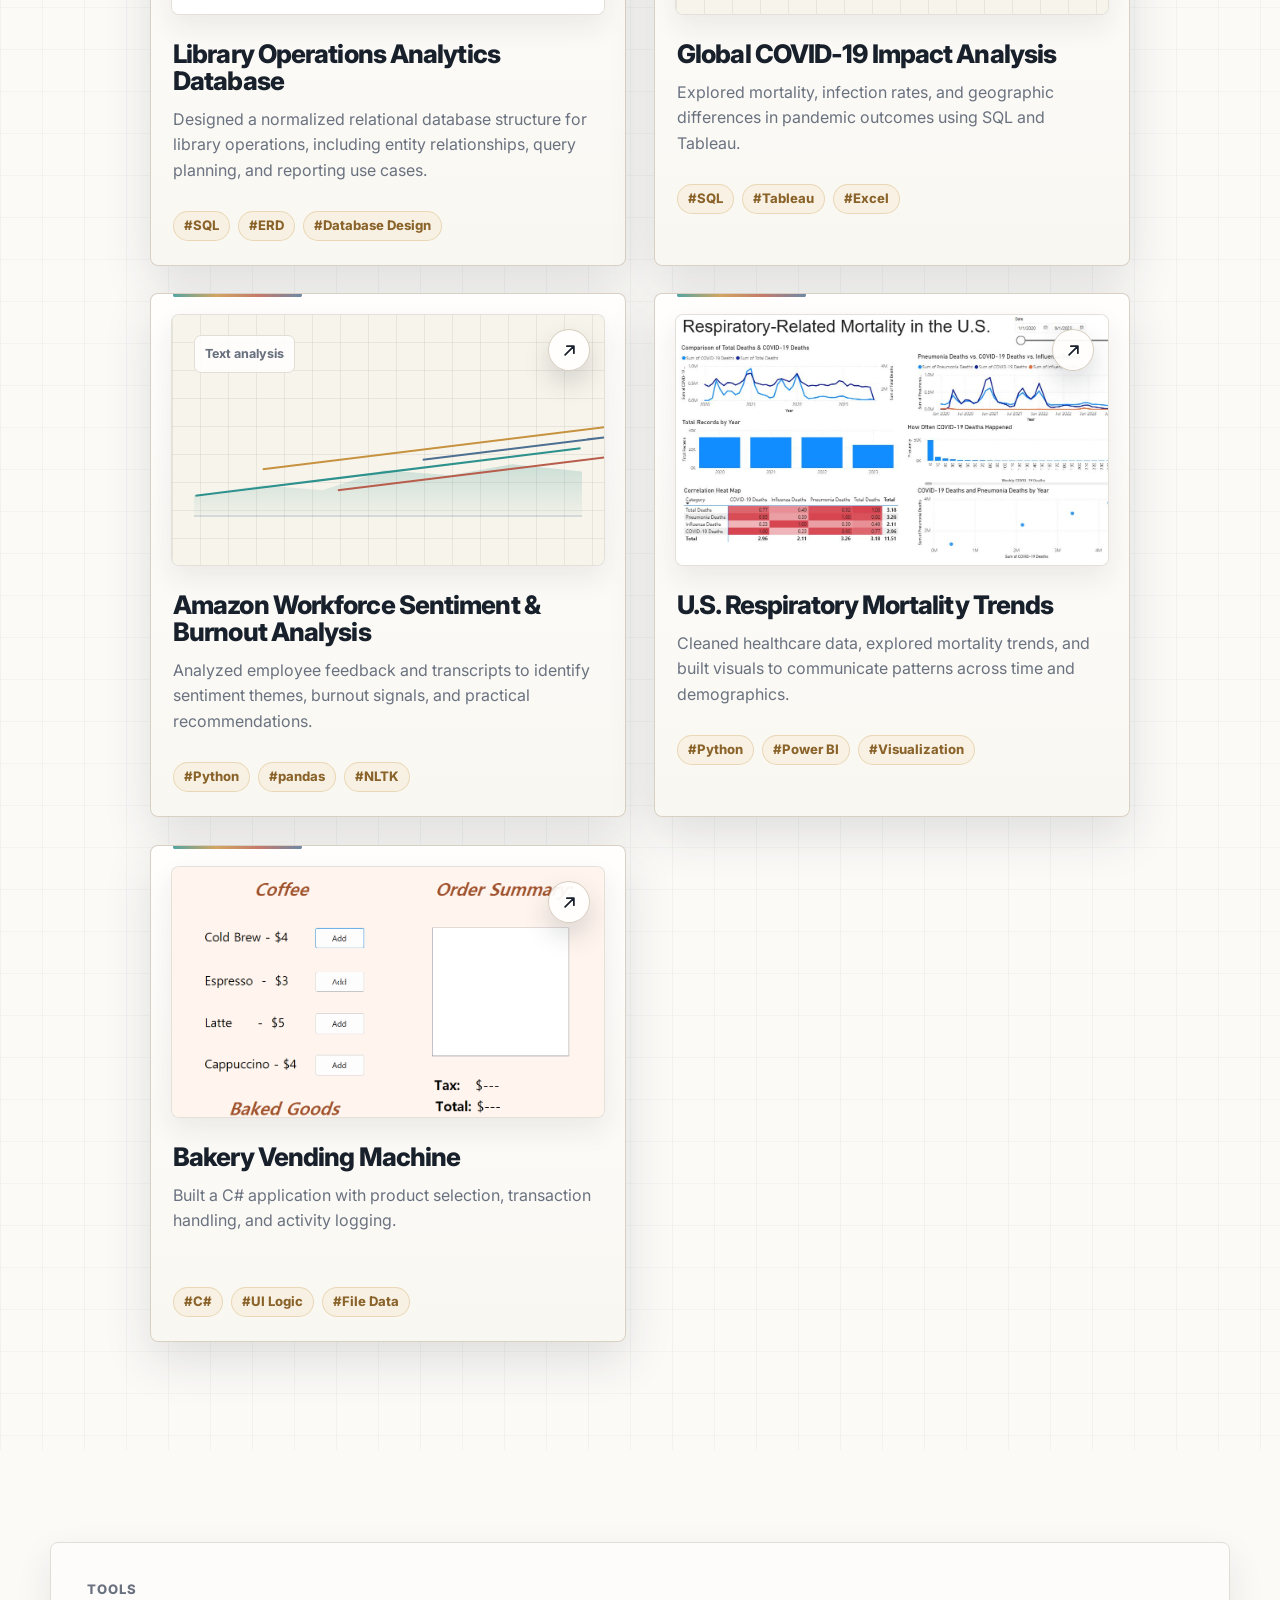
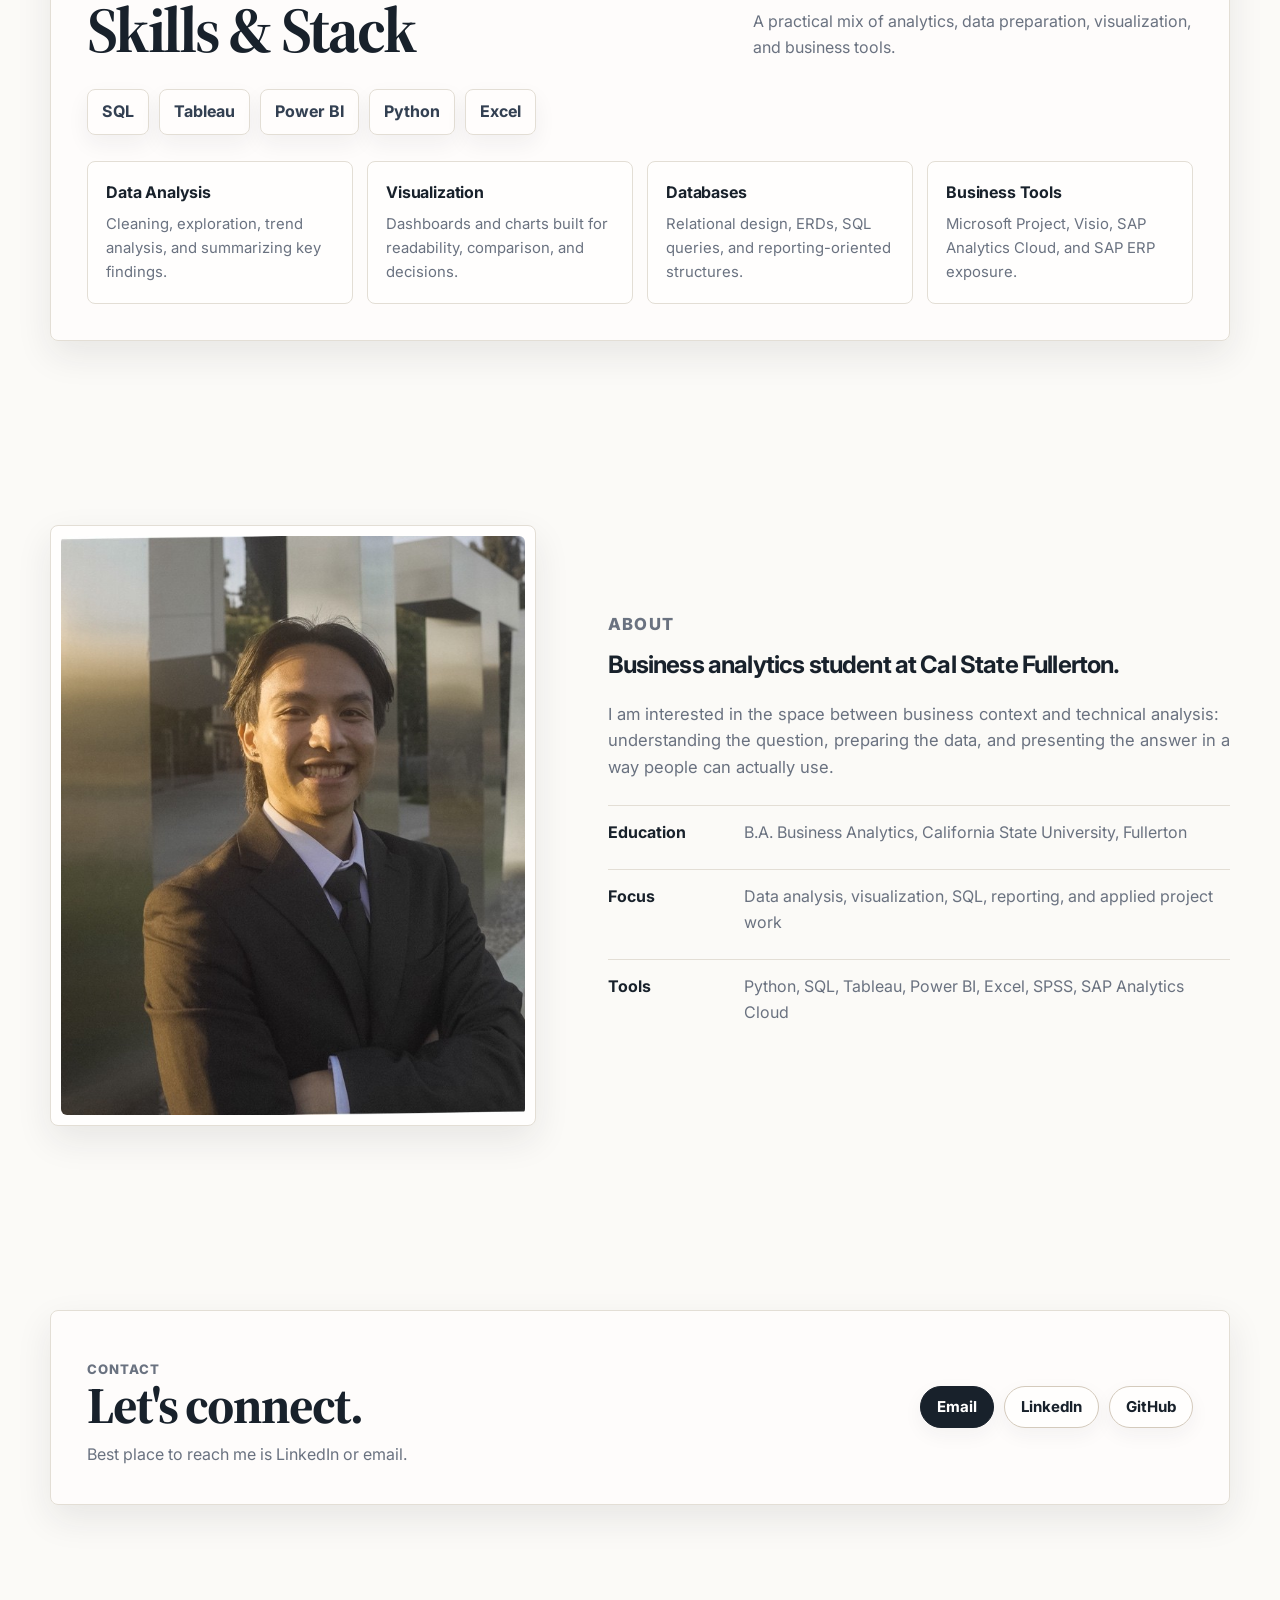
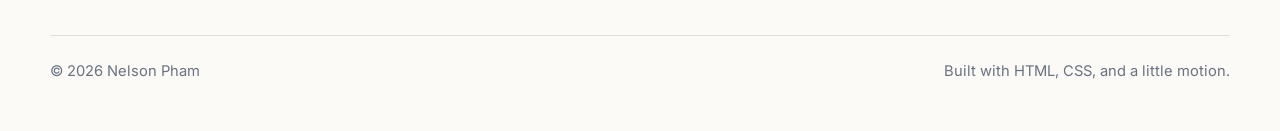
==== commit ce794d27: "Lighten project cards and add motion" ====
--- a/index.html
+++ b/index.html
@@ -15,7 +15,7 @@
   <link rel="preconnect" href="https://fonts.googleapis.com">
   <link rel="preconnect" href="https://fonts.gstatic.com" crossorigin>
   <link href="https://fonts.googleapis.com/css2?family=Inter:wght@400;500;600;700;800&family=Source+Serif+4:opsz,wght@8..60,500;8..60,650;8..60,720&display=swap" rel="stylesheet">
-  <link rel="stylesheet" href="styles.css?v=analytics-motion-2">
+  <link rel="stylesheet" href="styles.css?v=light-project-cards-1">
 </head>
 <body>
   <div class="scroll-progress" aria-hidden="true"></div>
--- a/styles.css
+++ b/styles.css
@@ -533,6 +533,7 @@
 }
 
 .projects-section {
+  position: relative;
   margin-top: 34px;
   padding: 98px 0 108px;
   background:
@@ -541,9 +542,22 @@
     var(--bg);
   background-size: 42px 42px;
   color: var(--ink);
+  overflow: hidden;
+}
+
+.projects-section::before {
+  content: "";
+  position: absolute;
+  inset: 0;
+  pointer-events: none;
+  background: linear-gradient(100deg, transparent 0%, rgba(45, 145, 141, 0.08) 45%, rgba(199, 146, 63, 0.11) 50%, transparent 58%);
+  transform: translateX(-115%);
+  animation: data-scan 13s ease-in-out infinite;
 }
 
 .projects-section .section-heading {
+  position: relative;
+  z-index: 1;
   display: block;
   max-width: 820px;
   margin-bottom: 68px;
@@ -607,6 +621,8 @@
 }
 
 .projects-section .work-grid {
+  position: relative;
+  z-index: 1;
   width: min(980px, 100%);
   margin: 0 auto;
   grid-template-columns: repeat(2, minmax(0, 1fr));
@@ -628,13 +644,40 @@
 }
 
 .projects-section .case-card {
+  position: relative;
+  isolation: isolate;
   grid-column: auto;
   display: block;
   overflow: hidden;
-  border-color: rgba(118, 96, 177, 0.28);
-  background: linear-gradient(180deg, rgba(37, 37, 54, 0.96), rgba(30, 30, 43, 0.96));
-  color: #f7f5ee;
-  box-shadow: 0 18px 52px rgba(0, 0, 0, 0.24);
+  border-color: rgba(212, 202, 188, 0.88);
+  background: linear-gradient(180deg, rgba(255, 254, 253, 0.98), rgba(249, 247, 241, 0.98));
+  color: var(--ink);
+  box-shadow: 0 18px 48px rgba(34, 40, 51, 0.13), 0 2px 0 rgba(255, 255, 255, 0.9) inset;
+}
+
+.projects-section .case-card::before {
+  content: "";
+  position: absolute;
+  top: 0;
+  left: 22px;
+  right: 22px;
+  height: 3px;
+  border-radius: 0 0 999px 999px;
+  background: linear-gradient(90deg, var(--teal), var(--gold), var(--red), var(--blue));
+  transform: scaleX(0.3);
+  transform-origin: left;
+  opacity: 0.82;
+  transition: transform 360ms ease;
+}
+
+.projects-section .case-card::after {
+  content: "";
+  position: absolute;
+  inset: 0;
+  z-index: -1;
+  background: linear-gradient(135deg, rgba(45, 145, 141, 0.1), transparent 36%, rgba(199, 146, 63, 0.09));
+  opacity: 0;
+  transition: opacity 280ms ease;
 }
 
 .case-card:hover {
@@ -644,9 +687,37 @@
 }
 
 .projects-section .case-card:hover {
-  transform: translateY(-9px);
-  border-color: rgba(199, 146, 63, 0.58);
-  box-shadow: 0 28px 74px rgba(0, 0, 0, 0.36);
+  transform: translateY(-11px) scale(1.01);
+  border-color: rgba(199, 146, 63, 0.68);
+  box-shadow: 0 30px 76px rgba(34, 40, 51, 0.2), 0 0 0 1px rgba(199, 146, 63, 0.15) inset;
+}
+
+.projects-section .case-card:hover::before {
+  transform: scaleX(1);
+}
+
+.projects-section .case-card:hover::after {
+  opacity: 1;
+}
+
+.projects-section .case-card.visible {
+  animation: project-card-pop 760ms cubic-bezier(0.2, 0.8, 0.2, 1) both;
+}
+
+.projects-section .case-card.visible:nth-child(2) {
+  animation-delay: 80ms;
+}
+
+.projects-section .case-card.visible:nth-child(3) {
+  animation-delay: 140ms;
+}
+
+.projects-section .case-card.visible:nth-child(4) {
+  animation-delay: 200ms;
+}
+
+.projects-section .case-card.visible:nth-child(5) {
+  animation-delay: 260ms;
 }
 
 .case-card.featured {
@@ -673,9 +744,24 @@
 .projects-section .case-media {
   min-height: 250px;
   margin: 20px 20px 0;
-  border: 0;
+  border: 1px solid rgba(227, 222, 213, 0.9);
   border-radius: var(--radius);
   background: #f6f7f7;
+  box-shadow: 0 12px 28px rgba(34, 40, 51, 0.08);
+}
+
+.projects-section .case-media::after {
+  content: "";
+  position: absolute;
+  inset: 0;
+  background: linear-gradient(110deg, transparent 0%, transparent 42%, rgba(255, 255, 255, 0.64) 49%, transparent 56%, transparent 100%);
+  transform: translateX(-120%);
+  transition: transform 700ms ease;
+  pointer-events: none;
+}
+
+.projects-section .case-card:hover .case-media::after {
+  transform: translateX(120%);
 }
 
 .case-media img {
@@ -700,12 +786,12 @@
   justify-content: center;
   width: 42px;
   height: 42px;
-  border: 1px solid rgba(255, 255, 255, 0.52);
+  border: 1px solid rgba(212, 202, 188, 0.92);
   border-radius: 50%;
-  background: rgba(15, 17, 26, 0.9);
-  color: #fff;
-  box-shadow: 0 12px 26px rgba(0, 0, 0, 0.22);
-  transition: transform 180ms ease, background 180ms ease;
+  background: rgba(255, 254, 253, 0.94);
+  color: var(--ink);
+  box-shadow: 0 12px 26px rgba(34, 40, 51, 0.17);
+  transition: transform 180ms ease, background 180ms ease, color 180ms ease, border-color 180ms ease;
 }
 
 .case-action svg {
@@ -714,8 +800,10 @@
 }
 
 .case-card:hover .case-action {
-  transform: translateY(-2px) scale(1.04);
+  transform: translateY(-3px) scale(1.08);
   background: var(--gold);
+  border-color: var(--gold);
+  color: #fff;
 }
 
 .case-card:hover .case-media img {
@@ -771,6 +859,14 @@
   box-shadow: 70px -18px 0 var(--gold), 142px 12px 0 var(--red), 230px -8px 0 var(--blue);
 }
 
+.projects-section .abstract-line::before {
+  animation: chart-area-breathe 5.5s ease-in-out infinite;
+}
+
+.projects-section .abstract-line::after {
+  animation: chart-line-glide 6.5s ease-in-out infinite;
+}
+
 .abstract-note {
   position: absolute;
   top: 20px;
@@ -808,7 +904,7 @@
 
 .projects-section .case-body h3 {
   margin-top: 0;
-  color: #fff;
+  color: var(--ink);
   font-family: var(--font-sans);
   font-size: clamp(1.38rem, 2vw, 1.8rem);
   font-weight: 800;
@@ -822,7 +918,7 @@
 
 .projects-section .case-body p {
   min-height: 86px;
-  color: #aeb3bf;
+  color: var(--muted);
 }
 
 .tag-row {
@@ -845,12 +941,12 @@
 }
 
 .projects-section .tag {
-  border: 0;
-  padding: 0;
-  min-height: auto;
-  background: transparent;
-  color: #d8b15f;
-  font-size: 0.86rem;
+  min-height: 30px;
+  padding: 0 10px;
+  border: 1px solid rgba(199, 146, 63, 0.28);
+  background: rgba(247, 236, 217, 0.58);
+  color: #8a632a;
+  font-size: 0.82rem;
   font-weight: 760;
 }
 
@@ -1177,6 +1273,54 @@
   }
 }
 
+@keyframes data-scan {
+  0%,
+  18% {
+    transform: translateX(-115%);
+  }
+  42%,
+  100% {
+    transform: translateX(115%);
+  }
+}
+
+@keyframes chart-area-breathe {
+  0%,
+  100% {
+    opacity: 0.82;
+    transform: translateY(0);
+  }
+  50% {
+    opacity: 1;
+    transform: translateY(-4px);
+  }
+}
+
+@keyframes chart-line-glide {
+  0%,
+  100% {
+    transform: translateX(0) rotate(-7deg);
+  }
+  50% {
+    transform: translateX(12px) rotate(-7deg);
+  }
+}
+
+@keyframes project-card-pop {
+  0% {
+    opacity: 0;
+    transform: translateY(30px) scale(0.96);
+  }
+  62% {
+    opacity: 1;
+    transform: translateY(-5px) scale(1.01);
+  }
+  100% {
+    opacity: 1;
+    transform: translateY(0) scale(1);
+  }
+}
+
 @media (prefers-reduced-motion: reduce) {
   *,
   *::before,
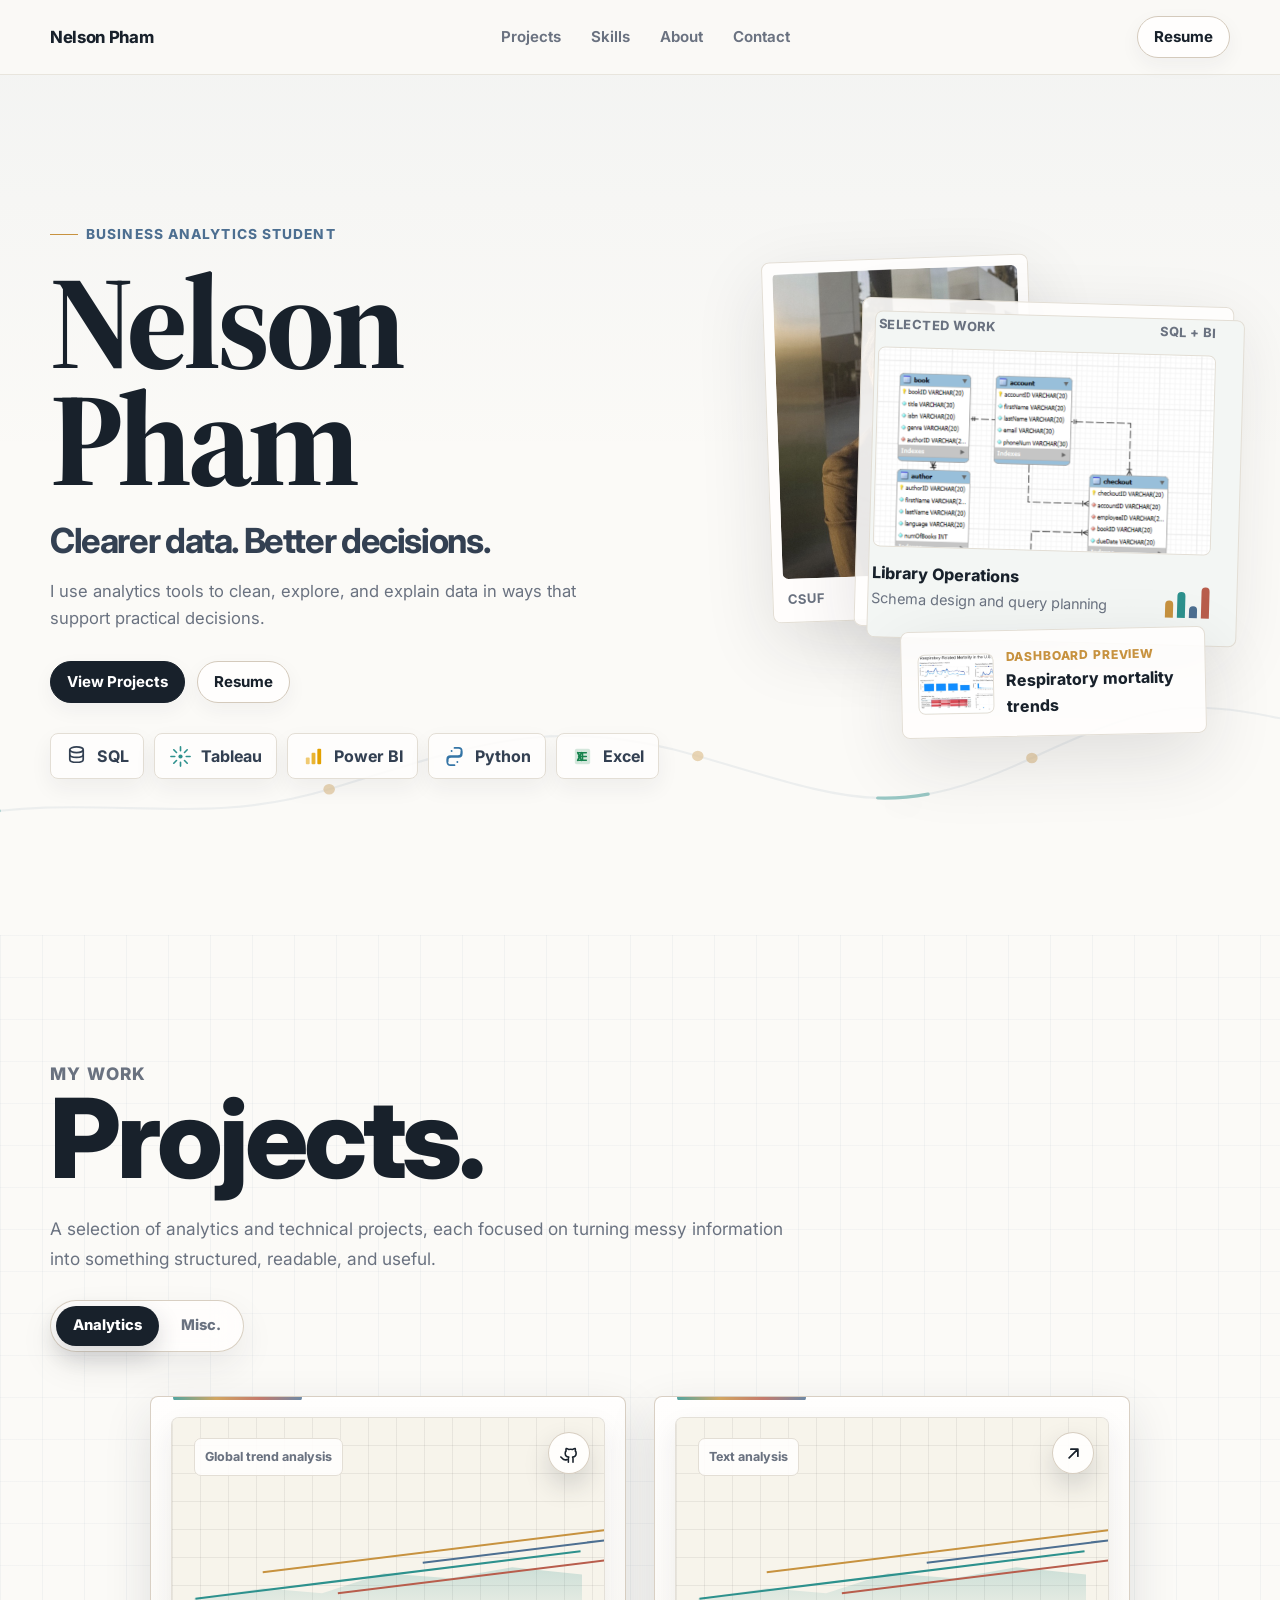
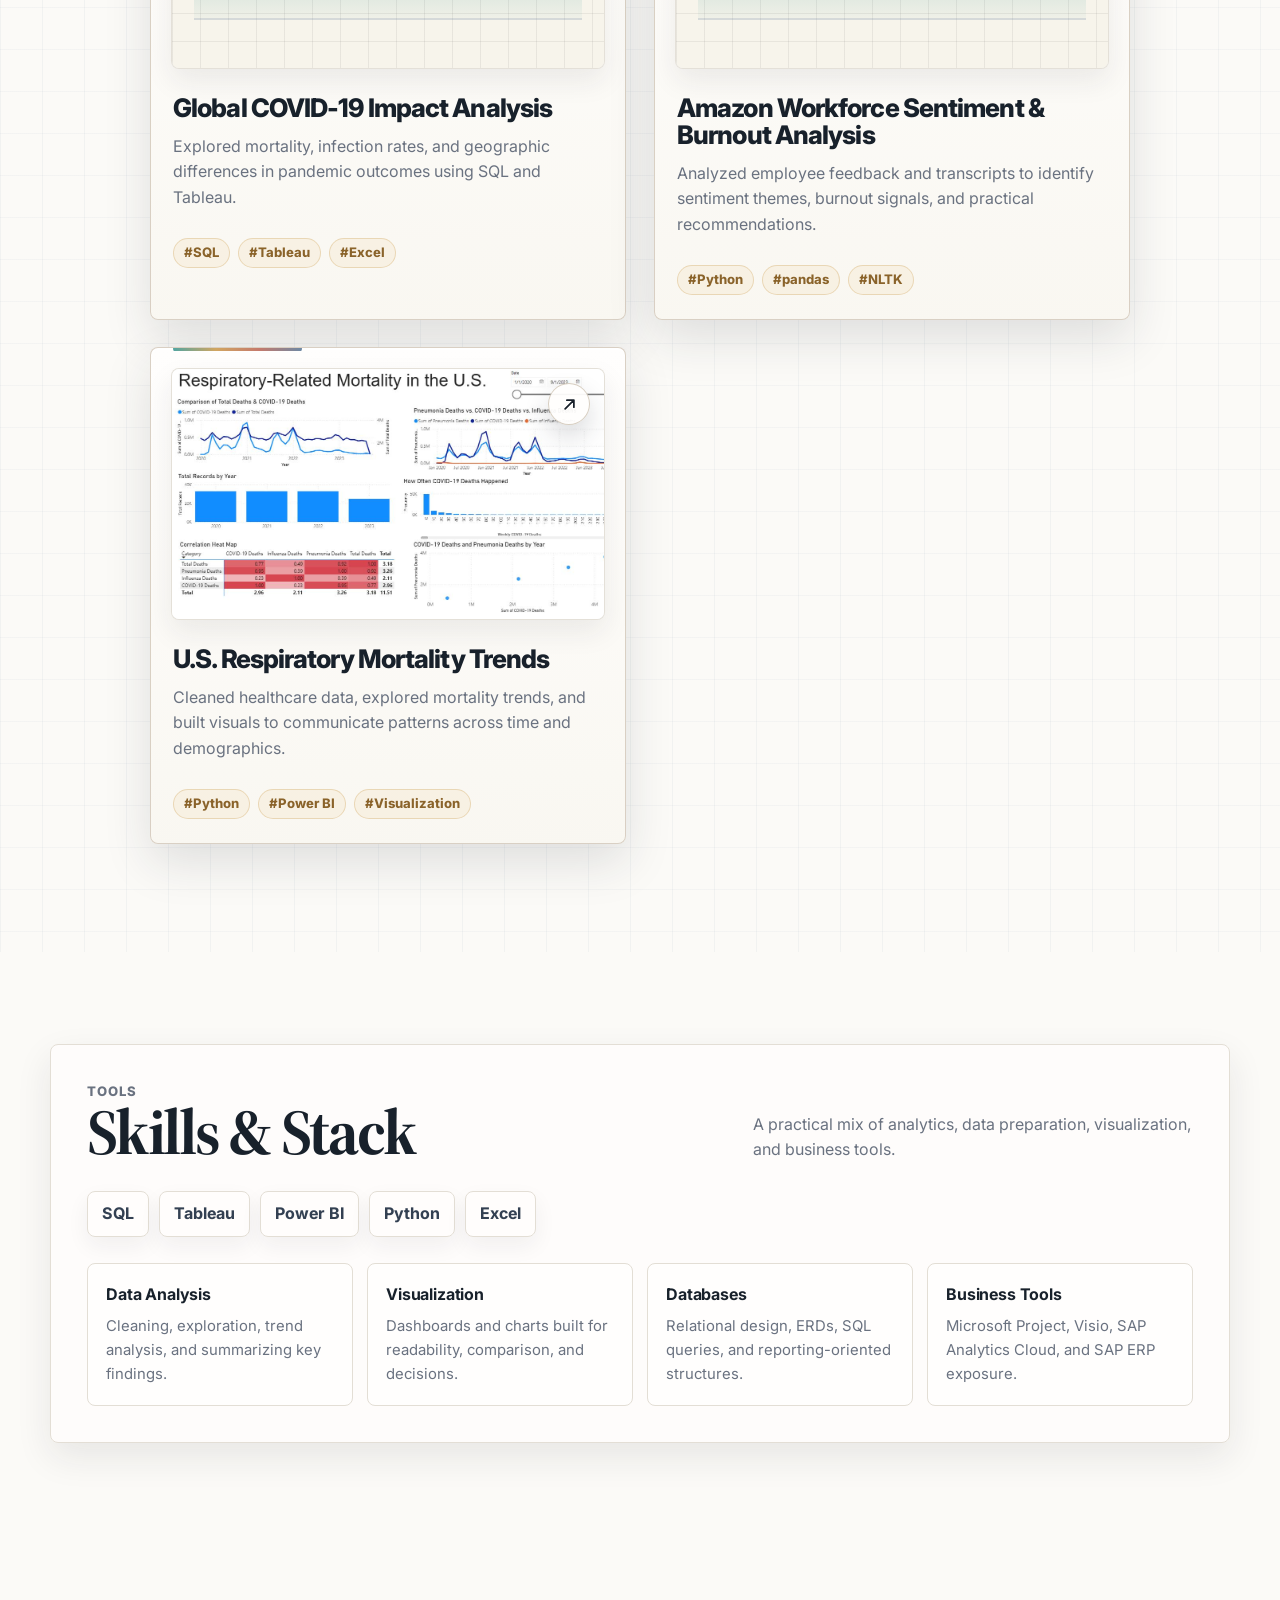
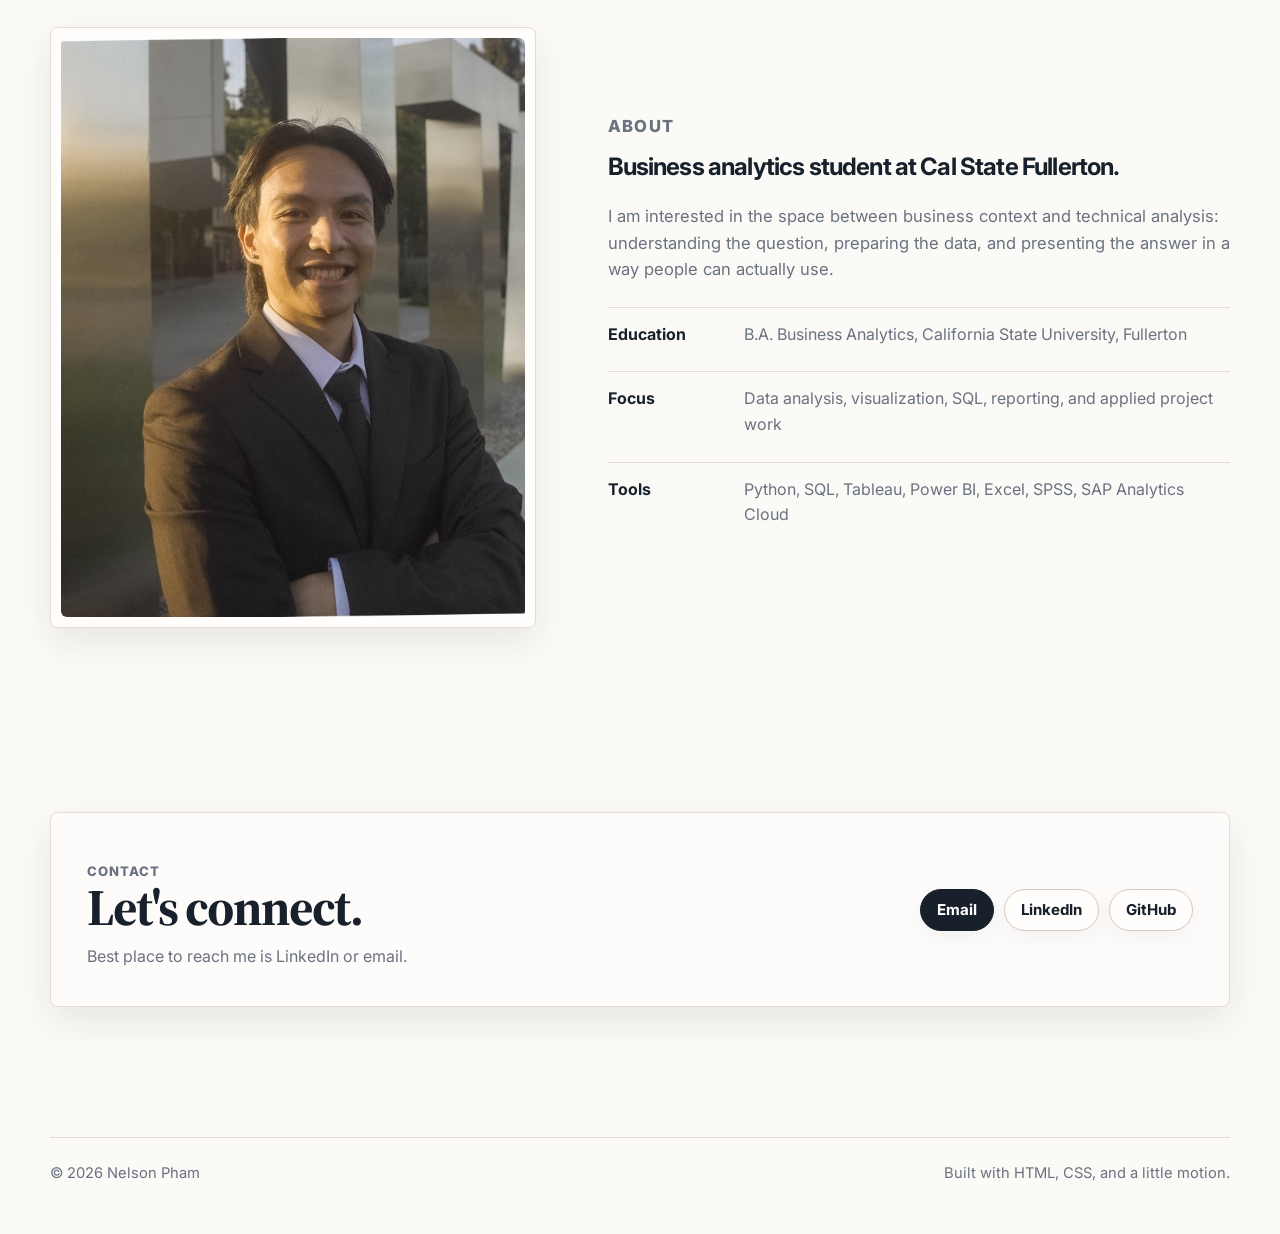
==== commit 50d28ecb: "Add project category tabs" ====
--- a/index.html
+++ b/index.html
@@ -15,7 +15,7 @@
   <link rel="preconnect" href="https://fonts.googleapis.com">
   <link rel="preconnect" href="https://fonts.gstatic.com" crossorigin>
   <link href="https://fonts.googleapis.com/css2?family=Inter:wght@400;500;600;700;800&family=Source+Serif+4:opsz,wght@8..60,500;8..60,650;8..60,720&display=swap" rel="stylesheet">
-  <link rel="stylesheet" href="styles.css?v=light-project-cards-1">
+  <link rel="stylesheet" href="styles.css?v=project-tabs-1">
 </head>
 <body>
   <div class="scroll-progress" aria-hidden="true"></div>
@@ -155,8 +155,13 @@
           <p>A selection of analytics and technical projects, each focused on turning messy information into something structured, readable, and useful.</p>
         </div>
 
-        <div class="work-grid">
-          <a class="case-card featured reveal" href="sql-project.html">
+        <div class="project-tabs reveal" role="tablist" aria-label="Project categories">
+          <button class="project-tab active" type="button" role="tab" aria-selected="true" data-project-tab="analytics">Analytics</button>
+          <button class="project-tab" type="button" role="tab" aria-selected="false" data-project-tab="misc">Misc.</button>
+        </div>
+
+        <div class="work-grid" data-project-grid>
+          <a class="case-card featured reveal" href="sql-project.html" data-project-group="misc" hidden>
             <div class="case-media">
               <span class="case-action" aria-hidden="true">
                 <svg viewBox="0 0 24 24">
@@ -176,7 +181,7 @@
             </div>
           </a>
 
-          <a class="case-card side reveal" href="https://github.com/nelsonpham64/covid19-global-data-analysis/tree/main" target="_blank" rel="noreferrer">
+          <a class="case-card side reveal" href="https://github.com/nelsonpham64/covid19-global-data-analysis/tree/main" target="_blank" rel="noreferrer" data-project-group="analytics">
             <div class="case-media">
               <span class="case-action" aria-hidden="true">
                 <svg viewBox="0 0 24 24">
@@ -199,7 +204,7 @@
             </div>
           </a>
 
-          <a class="case-card reveal" href="amazon-externship.html">
+          <a class="case-card reveal" href="amazon-externship.html" data-project-group="analytics">
             <div class="case-media">
               <span class="case-action" aria-hidden="true">
                 <svg viewBox="0 0 24 24">
@@ -222,7 +227,7 @@
             </div>
           </a>
 
-          <a class="case-card reveal" href="analytics-project.html">
+          <a class="case-card reveal" href="analytics-project.html" data-project-group="analytics">
             <div class="case-media">
               <span class="case-action" aria-hidden="true">
                 <svg viewBox="0 0 24 24">
@@ -242,7 +247,7 @@
             </div>
           </a>
 
-          <a class="case-card reveal" href="csharp-project.html">
+          <a class="case-card reveal" href="csharp-project.html" data-project-group="misc" hidden>
             <div class="case-media">
               <span class="case-action" aria-hidden="true">
                 <svg viewBox="0 0 24 24">
@@ -358,6 +363,6 @@
     </div>
   </footer>
 
-  <script src="script.js"></script>
+  <script src="script.js?v=project-tabs-1"></script>
 </body>
 </html>
--- a/styles.css
+++ b/styles.css
@@ -560,7 +560,7 @@
   z-index: 1;
   display: block;
   max-width: 820px;
-  margin-bottom: 68px;
+  margin-bottom: 26px;
 }
 
 .projects-section .section-kicker {
@@ -582,6 +582,52 @@
   color: var(--muted);
   font-size: 1.08rem;
   line-height: 1.72;
+}
+
+.project-tabs {
+  position: relative;
+  z-index: 1;
+  display: inline-flex;
+  align-items: center;
+  gap: 5px;
+  margin: 0 0 44px;
+  padding: 5px;
+  border: 1px solid rgba(212, 202, 188, 0.9);
+  border-radius: 999px;
+  background: rgba(255, 254, 253, 0.82);
+  box-shadow: 0 14px 34px rgba(34, 40, 51, 0.08);
+  backdrop-filter: blur(14px);
+}
+
+.project-tab {
+  appearance: none;
+  display: inline-flex;
+  align-items: center;
+  justify-content: center;
+  min-height: 40px;
+  padding: 0 17px;
+  border: 0;
+  border-radius: 999px;
+  background: transparent;
+  color: var(--muted);
+  font: inherit;
+  font-size: 0.92rem;
+  font-weight: 800;
+  cursor: pointer;
+  transition: color 180ms ease, background 180ms ease, box-shadow 180ms ease, transform 180ms ease;
+}
+
+.project-tab:hover,
+.project-tab:focus-visible {
+  color: var(--ink);
+  background: rgba(34, 40, 51, 0.06);
+  outline: none;
+}
+
+.project-tab.active {
+  color: #fff;
+  background: var(--ink);
+  box-shadow: 0 10px 24px rgba(34, 40, 51, 0.18);
 }
 
 .section-heading {
@@ -653,6 +699,10 @@
   background: linear-gradient(180deg, rgba(255, 254, 253, 0.98), rgba(249, 247, 241, 0.98));
   color: var(--ink);
   box-shadow: 0 18px 48px rgba(34, 40, 51, 0.13), 0 2px 0 rgba(255, 255, 255, 0.9) inset;
+}
+
+.projects-section .case-card[hidden] {
+  display: none;
 }
 
 .projects-section .case-card::before {
@@ -702,6 +752,10 @@
 
 .projects-section .case-card.visible {
   animation: project-card-pop 760ms cubic-bezier(0.2, 0.8, 0.2, 1) both;
+}
+
+.projects-section .case-card.tab-enter {
+  animation: project-card-pop 620ms cubic-bezier(0.2, 0.8, 0.2, 1) both;
 }
 
 .projects-section .case-card.visible:nth-child(2) {
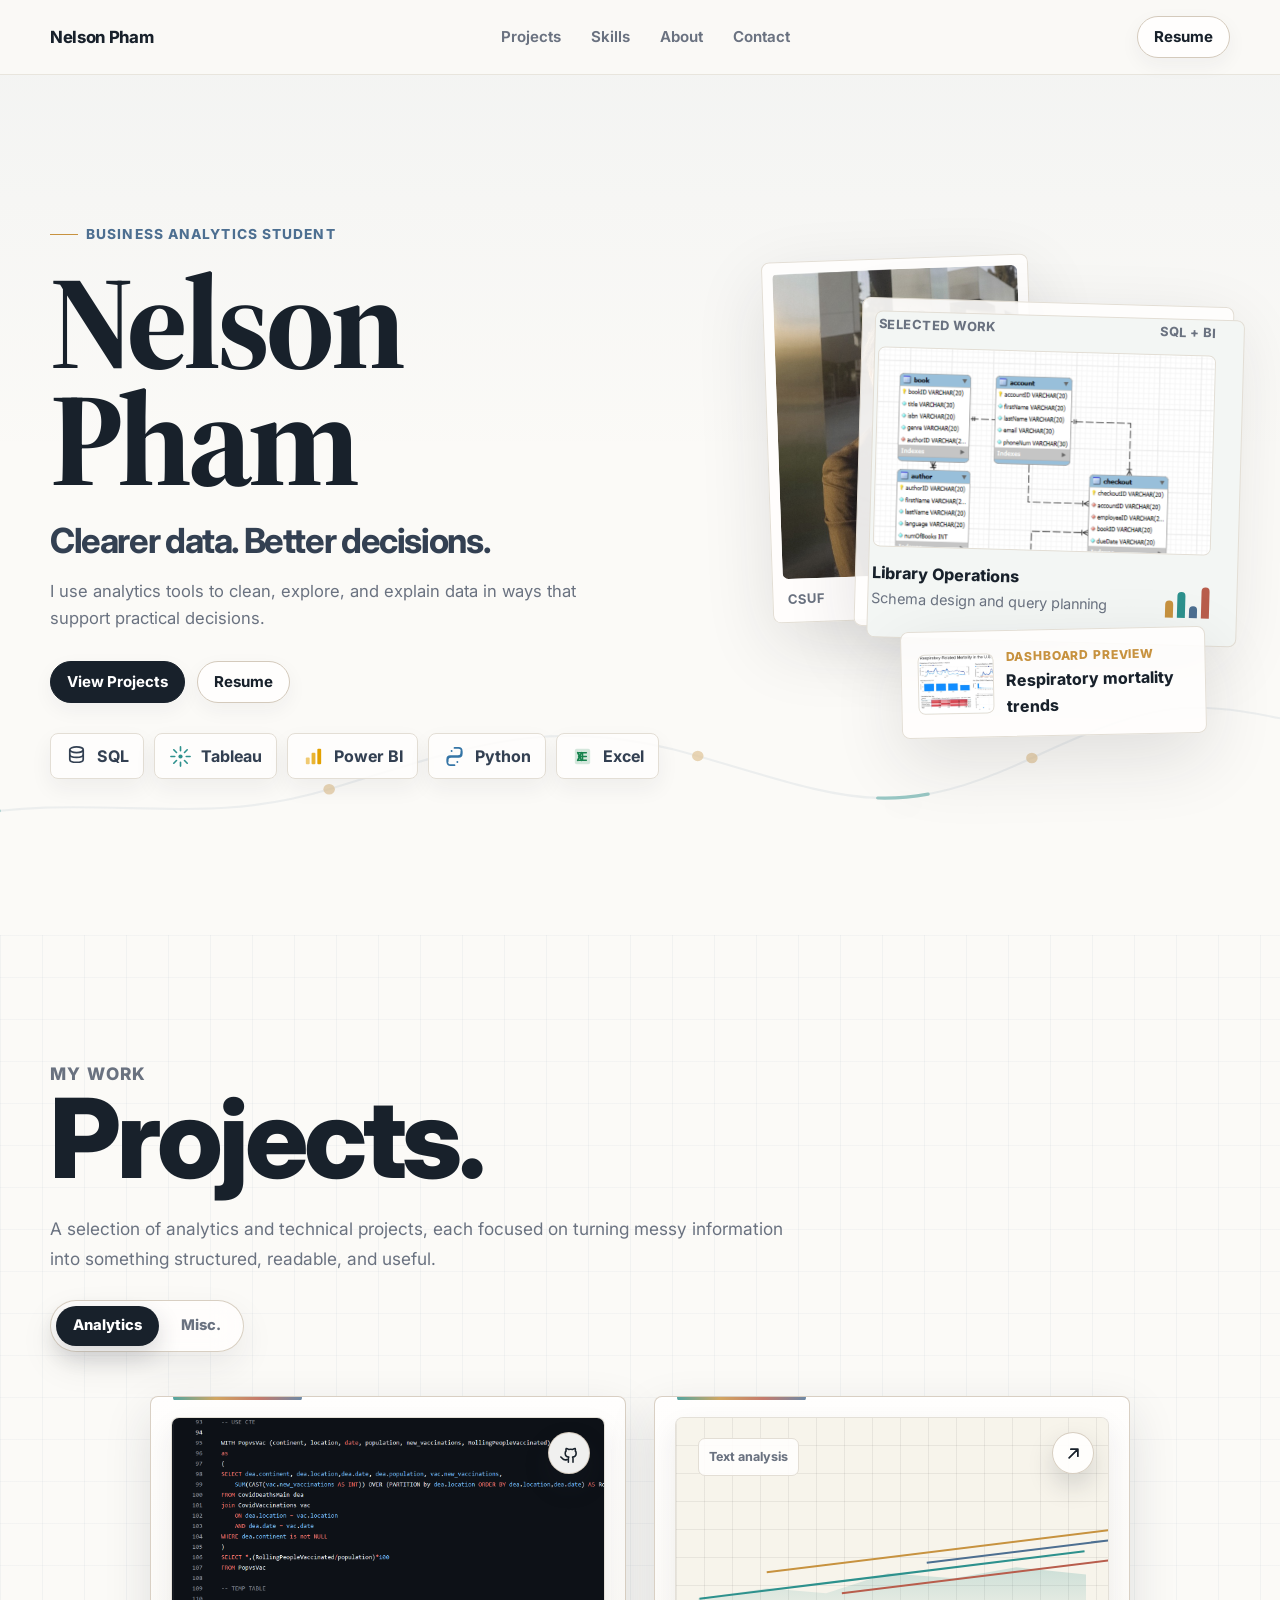
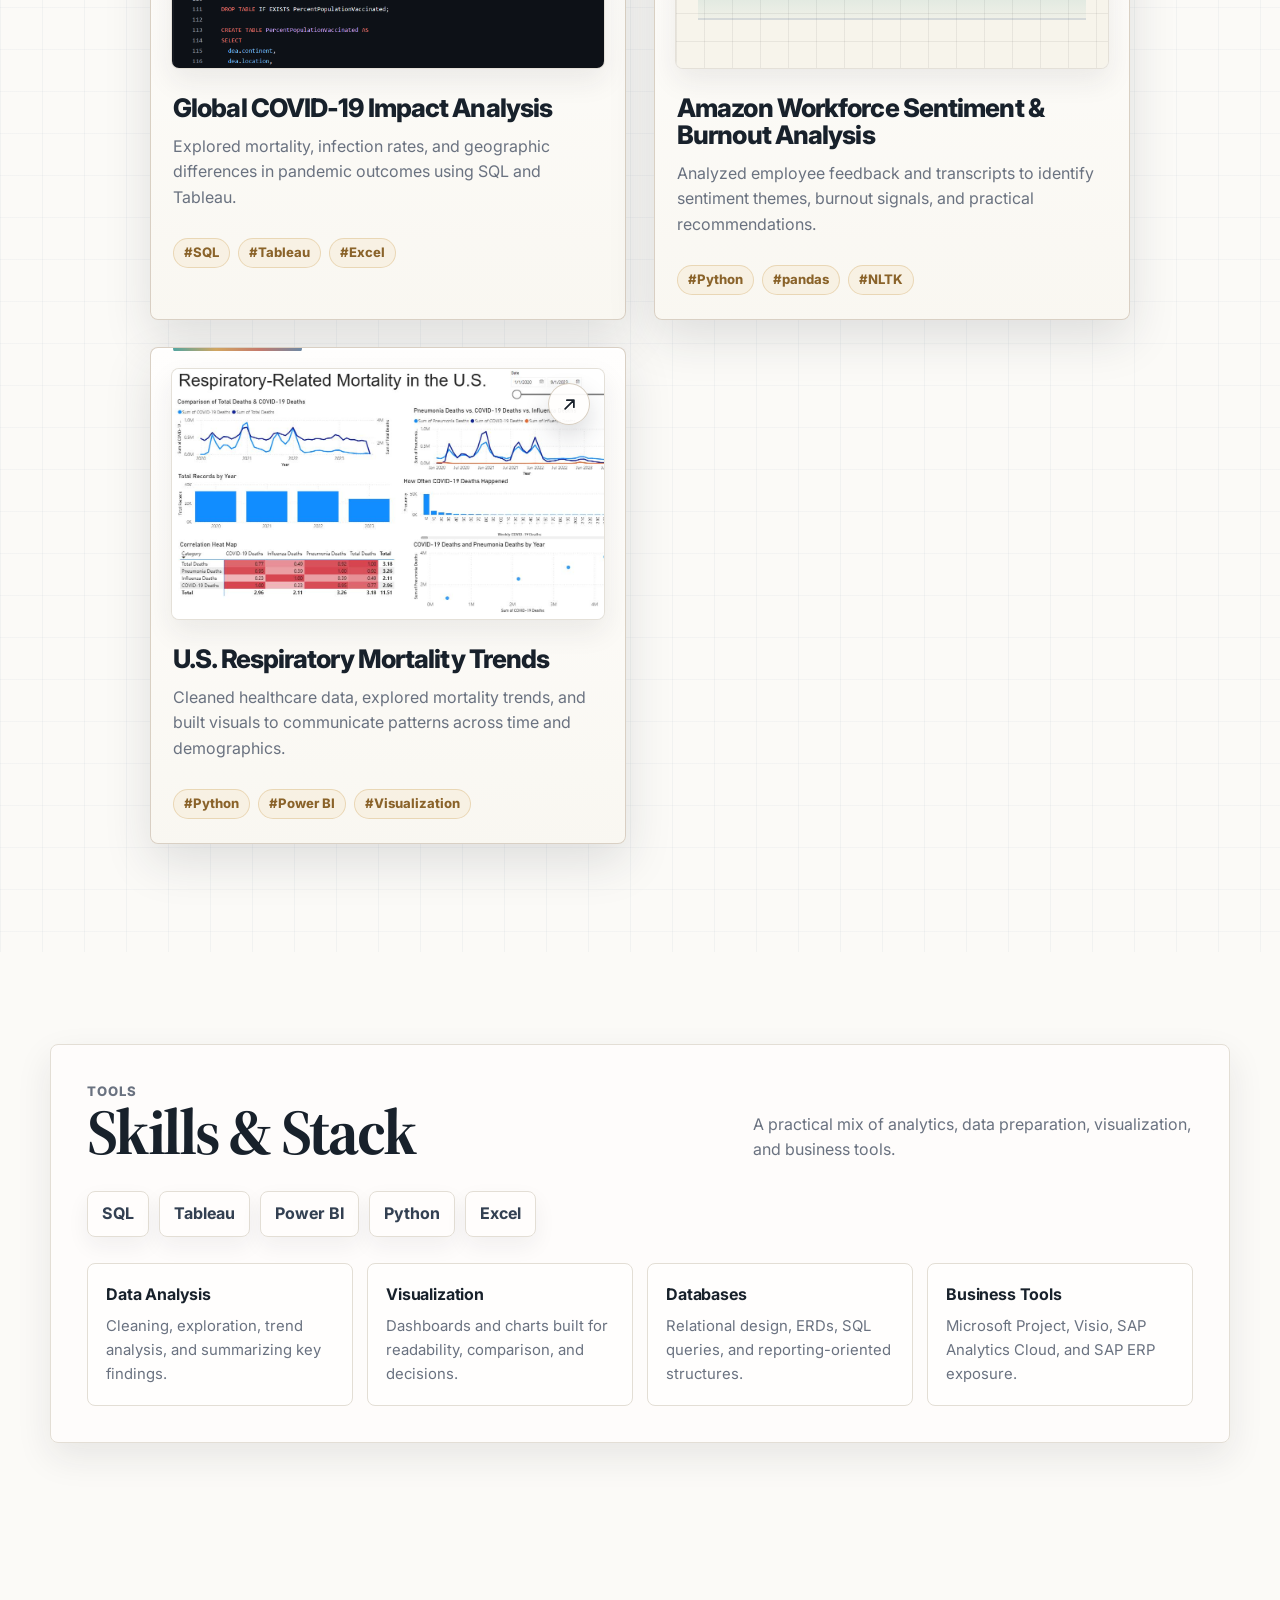
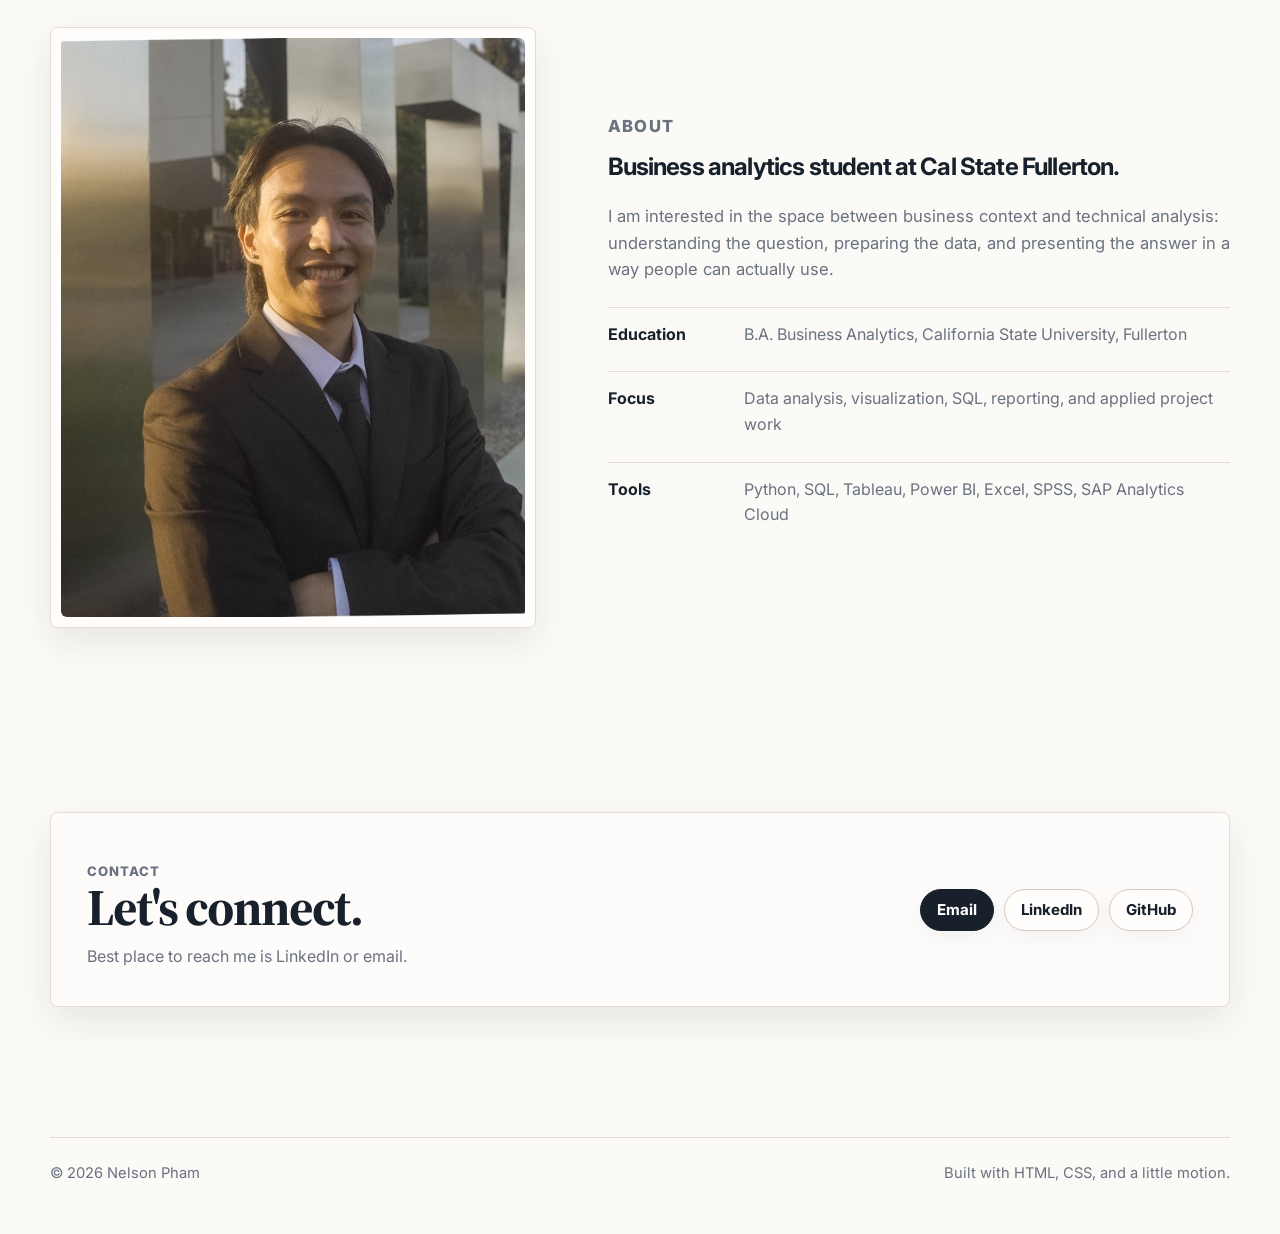
==== commit 0e70a2e3: "Add COVID SQL project cover" ====
--- a/index.html
+++ b/index.html
@@ -15,7 +15,7 @@
   <link rel="preconnect" href="https://fonts.googleapis.com">
   <link rel="preconnect" href="https://fonts.gstatic.com" crossorigin>
   <link href="https://fonts.googleapis.com/css2?family=Inter:wght@400;500;600;700;800&family=Source+Serif+4:opsz,wght@8..60,500;8..60,650;8..60,720&display=swap" rel="stylesheet">
-  <link rel="stylesheet" href="styles.css?v=project-tabs-1">
+  <link rel="stylesheet" href="styles.css?v=covid-cover-1">
 </head>
 <body>
   <div class="scroll-progress" aria-hidden="true"></div>
@@ -29,7 +29,7 @@
         <li><a href="#about">About</a></li>
         <li><a href="#contact">Contact</a></li>
       </ul>
-      <a class="nav-resume" href="Nelson%20Pham%20-%20Analytics%20Resume.pdf" target="_blank" rel="noreferrer">Resume</a>
+      <a class="nav-resume" href="assets/docs/nelson-pham-analytics-resume.pdf" target="_blank" rel="noreferrer">Resume</a>
     </nav>
   </header>
 
@@ -55,7 +55,7 @@
 
           <div class="hero-actions">
             <a class="button primary" href="#projects">View Projects</a>
-            <a class="button" href="Nelson%20Pham%20-%20Analytics%20Resume.pdf" target="_blank" rel="noreferrer">Resume</a>
+            <a class="button" href="assets/docs/nelson-pham-analytics-resume.pdf" target="_blank" rel="noreferrer">Resume</a>
           </div>
 
           <div class="stack-strip hero-stack" aria-label="Core tools">
@@ -104,7 +104,7 @@
 
         <div class="hero-visual reveal" data-parallax aria-label="Portfolio preview">
           <div class="portrait-card" data-float="1.1">
-            <img src="Visuals/profile.jpg" alt="Nelson Pham">
+            <img src="assets/images/profile.jpg" alt="Nelson Pham">
             <div class="portrait-label">
               <span>CSUF</span>
               <span>Business Analytics</span>
@@ -117,7 +117,7 @@
               <span>SQL + BI</span>
             </div>
             <div class="sheet-image">
-              <img src="Visuals/ERTable.png" alt="Library operations database schema preview">
+              <img src="assets/images/library-er-table.png" alt="Library operations database schema preview">
             </div>
             <div class="sheet-footer">
               <div>
@@ -133,7 +133,7 @@
           <div class="floating-note" data-float="1.35">
             <div class="note-row">
               <div class="note-thumb">
-                <img src="Visuals/PowerBI.png" alt="Power BI dashboard preview">
+                <img src="assets/images/respiratory-power-bi.png" alt="Power BI dashboard preview">
               </div>
               <div>
                 <div class="note-kicker">Dashboard Preview</div>
@@ -168,7 +168,7 @@
                   <path d="M7 17 17 7M9 7h8v8" fill="none" stroke="currentColor" stroke-width="2" stroke-linecap="round" stroke-linejoin="round"/>
                 </svg>
               </span>
-              <img src="Visuals/MockUp.png" alt="Database schema workspace preview">
+              <img src="assets/images/library-mockup.png" alt="Database schema workspace preview">
             </div>
             <div class="case-body">
               <h3>Library Operations Analytics Database</h3>
@@ -188,10 +188,7 @@
                   <path d="M9 19c-5 1.5-5-2.5-7-3m14 6v-3.9c0-1 .1-1.4-.5-2 2-.2 4.1-1 4.1-4.5 0-1-.4-1.9-1-2.6.1-.3.4-1.3-.1-2.6 0 0-.8-.3-2.7 1a9.4 9.4 0 0 0-4.9 0c-1.9-1.3-2.7-1-2.7-1-.5 1.3-.2 2.3-.1 2.6-.6.7-1 1.6-1 2.6 0 3.5 2.1 4.3 4.1 4.5-.3.3-.5.7-.5 1.4V22" fill="none" stroke="currentColor" stroke-width="1.8" stroke-linecap="round" stroke-linejoin="round"/>
                 </svg>
               </span>
-              <div class="media-abstract" aria-hidden="true">
-                <span class="abstract-note">Global trend analysis</span>
-                <span class="abstract-line"></span>
-              </div>
+              <img class="code-cover" src="assets/images/covid-sql-cover.png" alt="SQL query workspace for COVID-19 vaccination analysis">
             </div>
             <div class="case-body">
               <h3>Global COVID-19 Impact Analysis</h3>
@@ -234,7 +231,7 @@
                   <path d="M7 17 17 7M9 7h8v8" fill="none" stroke="currentColor" stroke-width="2" stroke-linecap="round" stroke-linejoin="round"/>
                 </svg>
               </span>
-              <img src="Visuals/PowerBI.png" alt="Power BI respiratory mortality dashboard">
+              <img src="assets/images/respiratory-power-bi.png" alt="Power BI respiratory mortality dashboard">
             </div>
             <div class="case-body">
               <h3>U.S. Respiratory Mortality Trends</h3>
@@ -254,7 +251,7 @@
                   <path d="M7 17 17 7M9 7h8v8" fill="none" stroke="currentColor" stroke-width="2" stroke-linecap="round" stroke-linejoin="round"/>
                 </svg>
               </span>
-              <img src="Visuals/Vending.png" alt="Bakery vending machine application preview">
+              <img src="assets/images/bakery-vending.png" alt="Bakery vending machine application preview">
             </div>
             <div class="case-body">
               <h3>Bakery Vending Machine</h3>
@@ -314,7 +311,7 @@
     <section id="about" class="section">
       <div class="page-shell about-grid">
         <div class="about-photo reveal">
-          <img src="Visuals/profile.jpg" alt="Nelson Pham">
+          <img src="assets/images/profile.jpg" alt="Nelson Pham">
         </div>
         <div class="about-copy reveal">
           <p class="section-kicker">About</p>
--- a/styles.css
+++ b/styles.css
@@ -830,6 +830,10 @@
   height: 250px;
 }
 
+.projects-section .case-media img.code-cover {
+  object-position: left top;
+}
+
 .case-action {
   position: absolute;
   top: 14px;
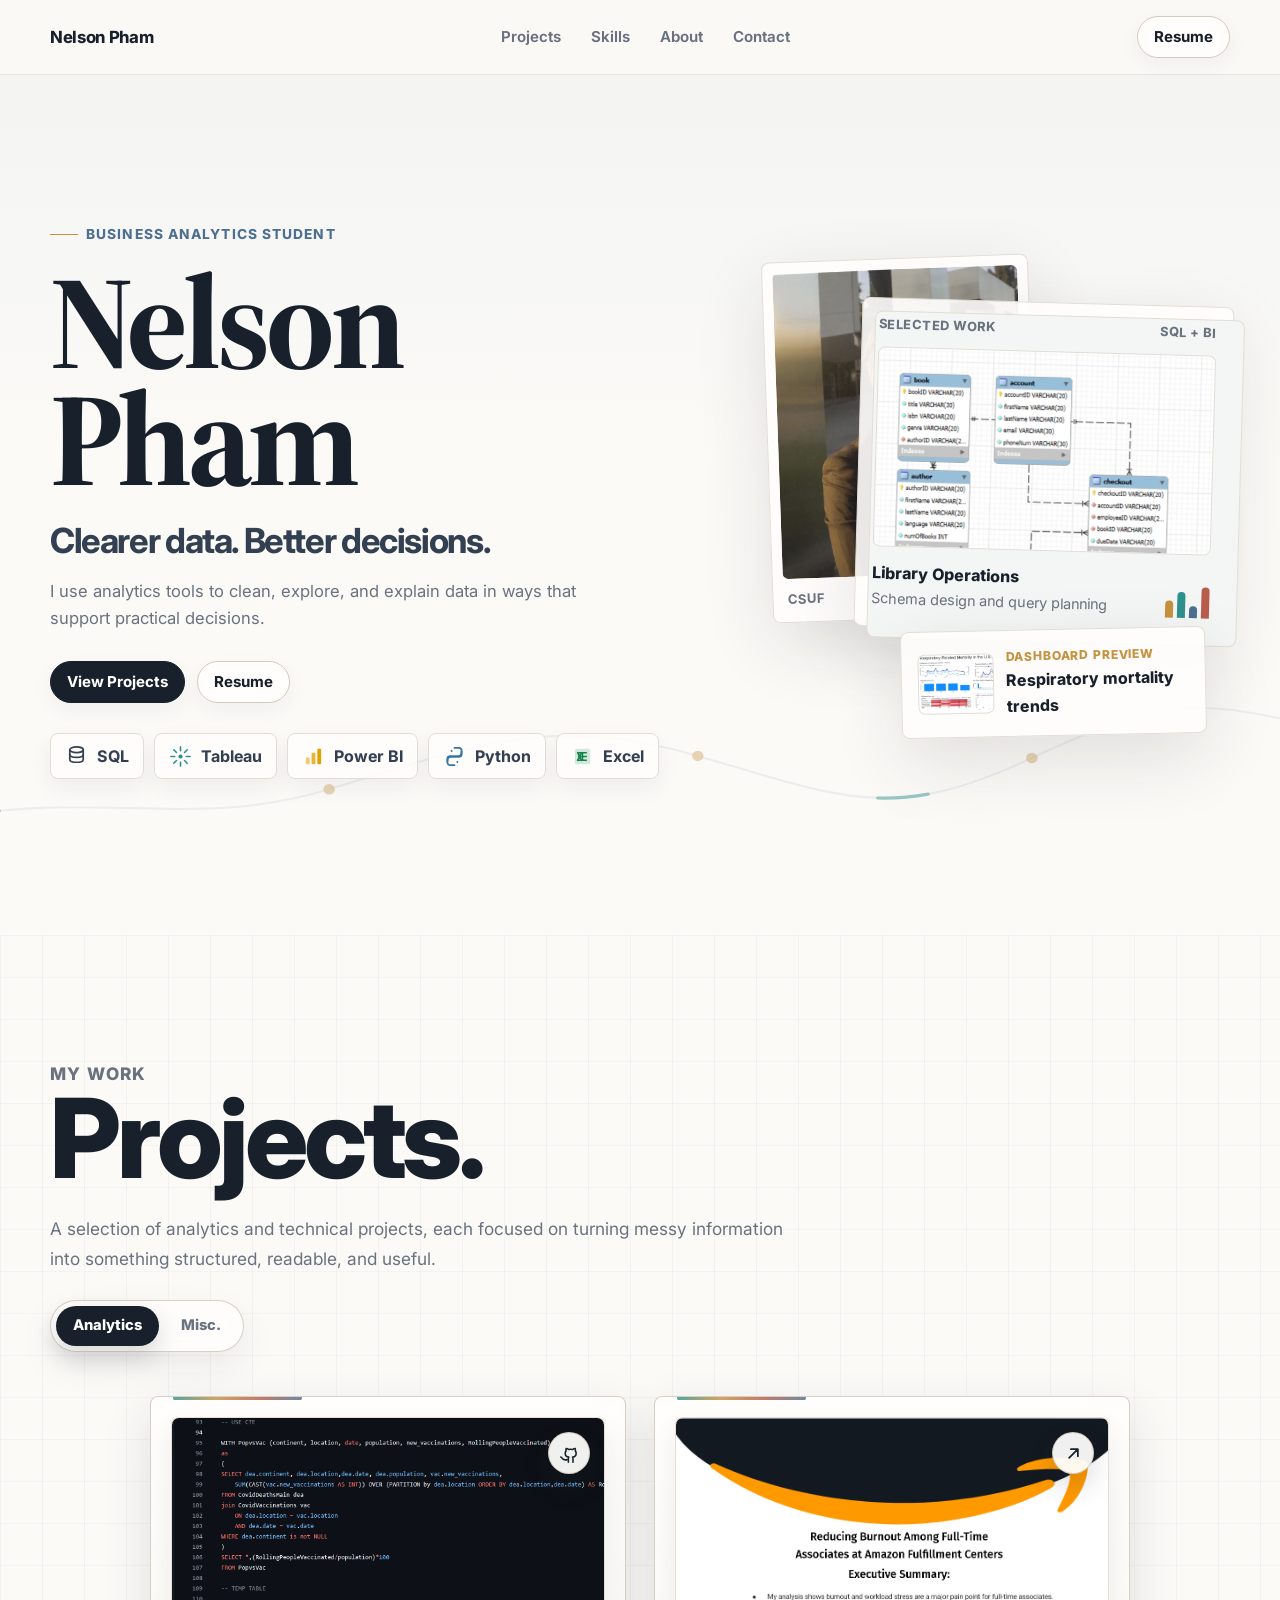
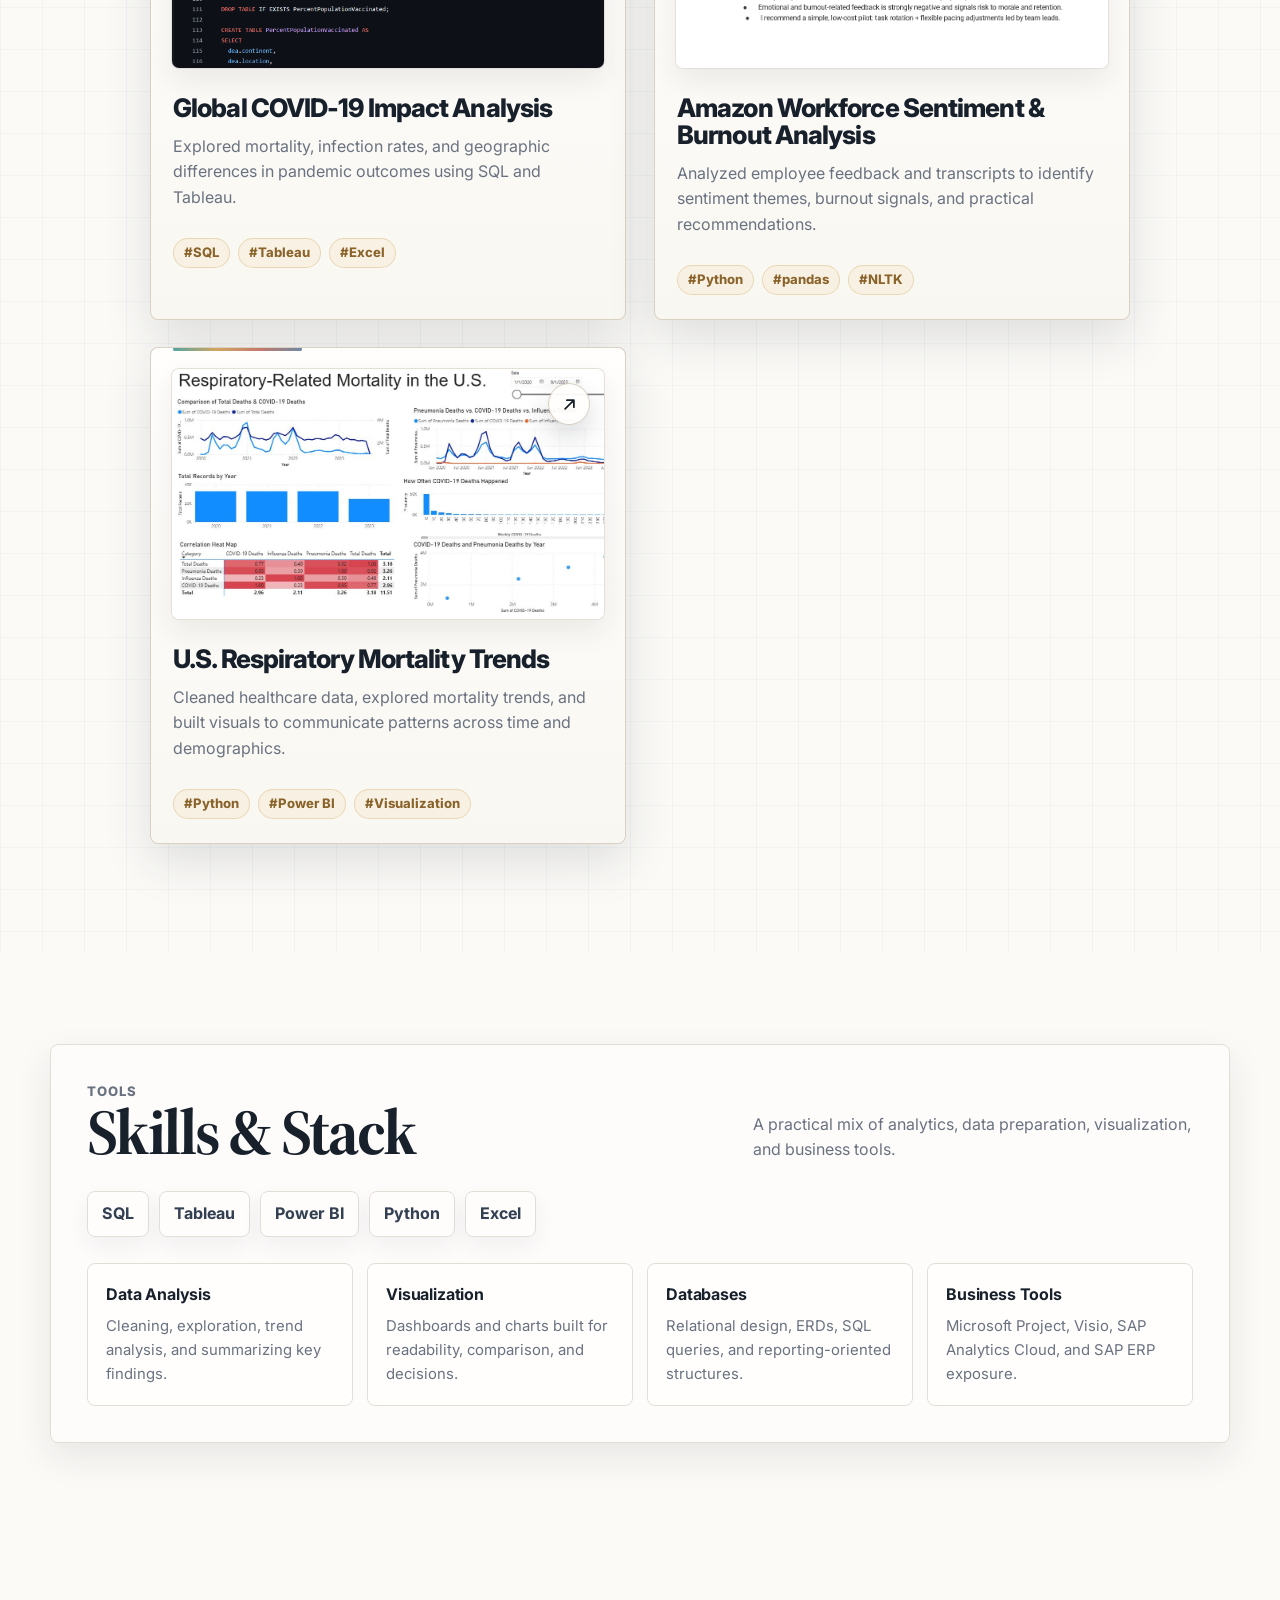
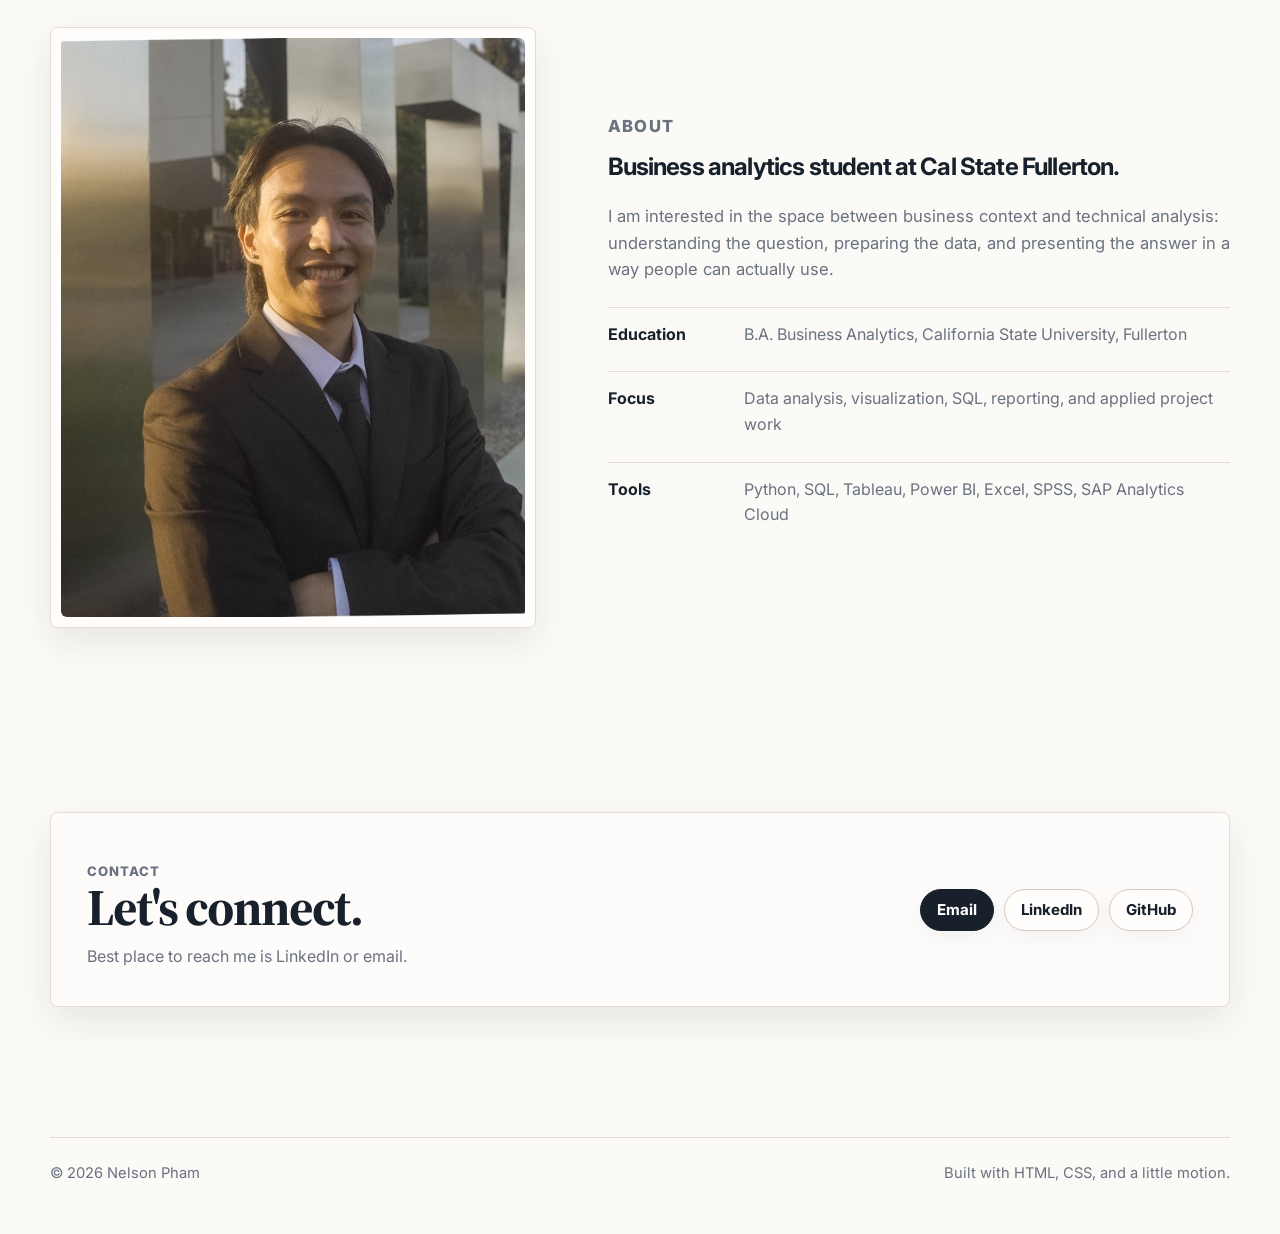
==== commit c7652464: "Add Amazon project cover" ====
--- a/index.html
+++ b/index.html
@@ -208,10 +208,7 @@
                   <path d="M7 17 17 7M9 7h8v8" fill="none" stroke="currentColor" stroke-width="2" stroke-linecap="round" stroke-linejoin="round"/>
                 </svg>
               </span>
-              <div class="media-abstract" aria-hidden="true">
-                <span class="abstract-note">Text analysis</span>
-                <span class="abstract-line"></span>
-              </div>
+              <img src="assets/images/amazon-burnout-cover.png" alt="Amazon fulfillment center burnout analysis executive summary">
             </div>
             <div class="case-body">
               <h3>Amazon Workforce Sentiment &amp; Burnout Analysis</h3>
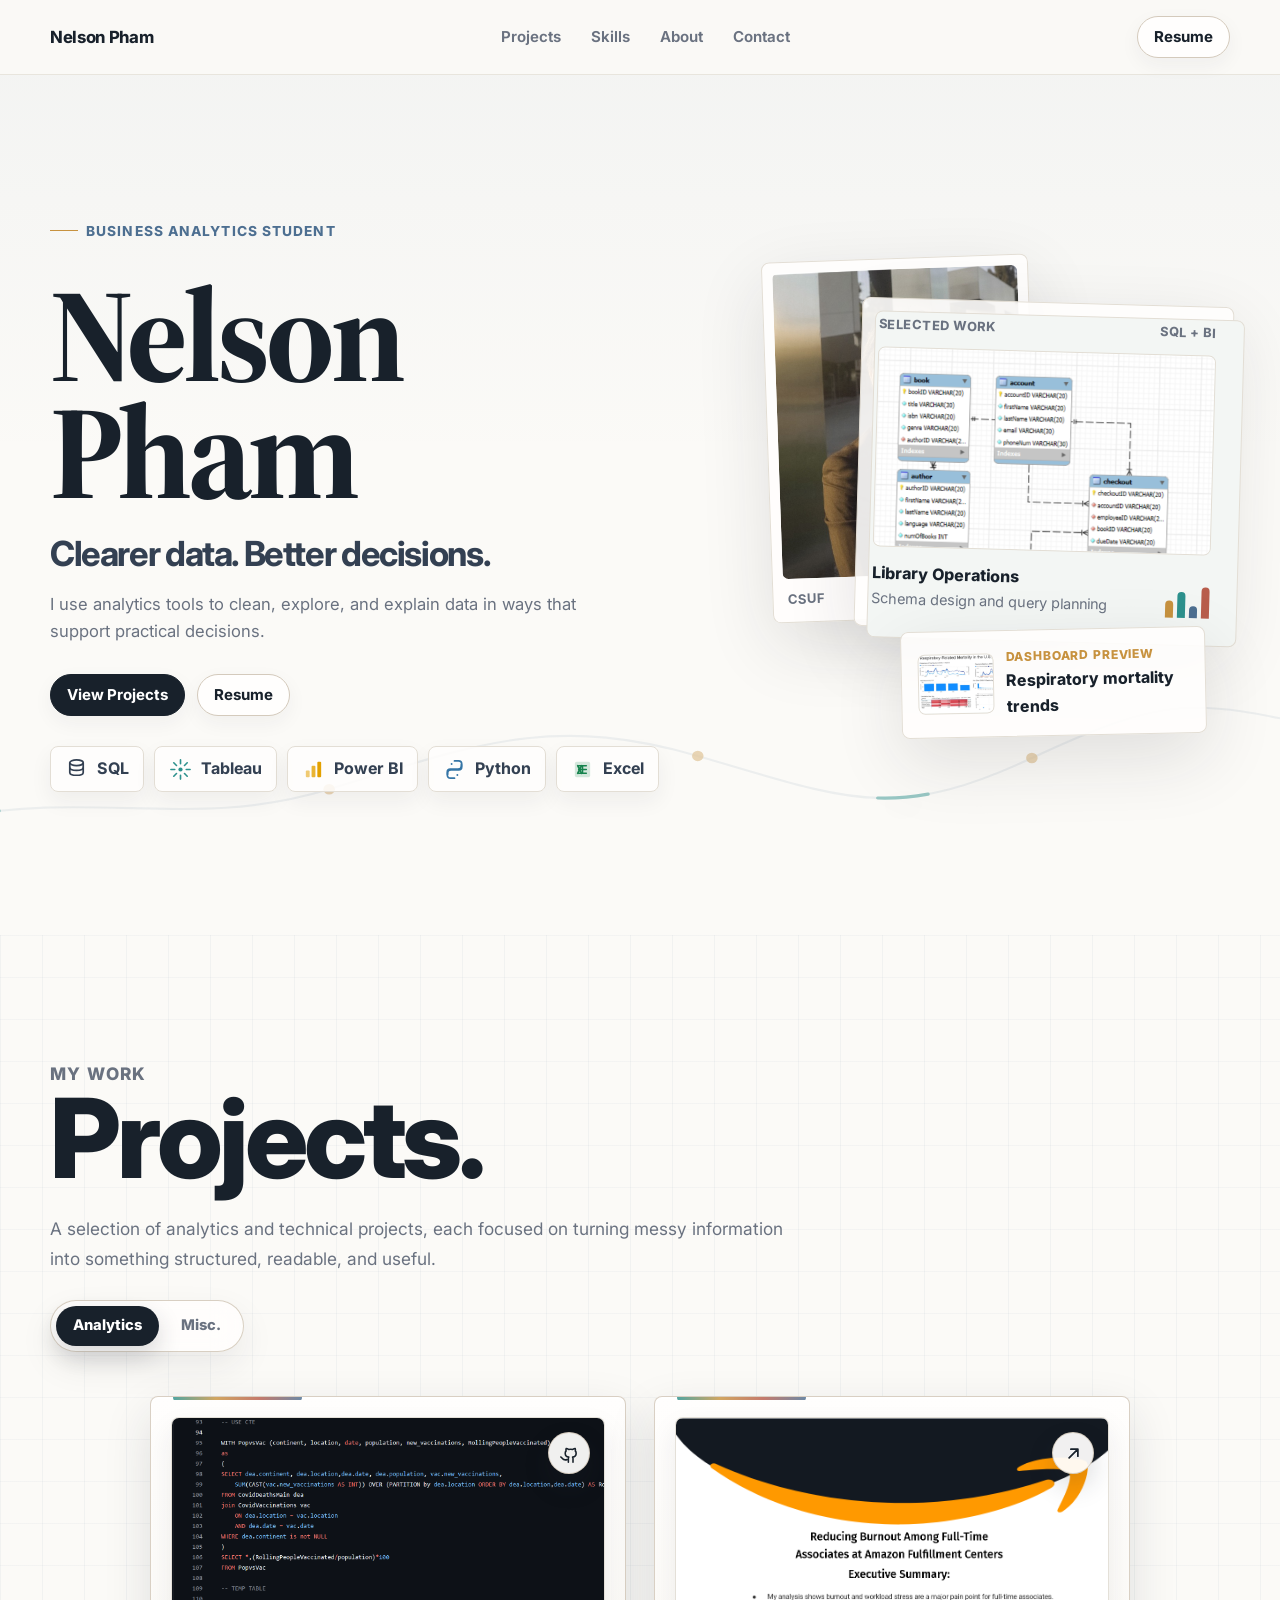
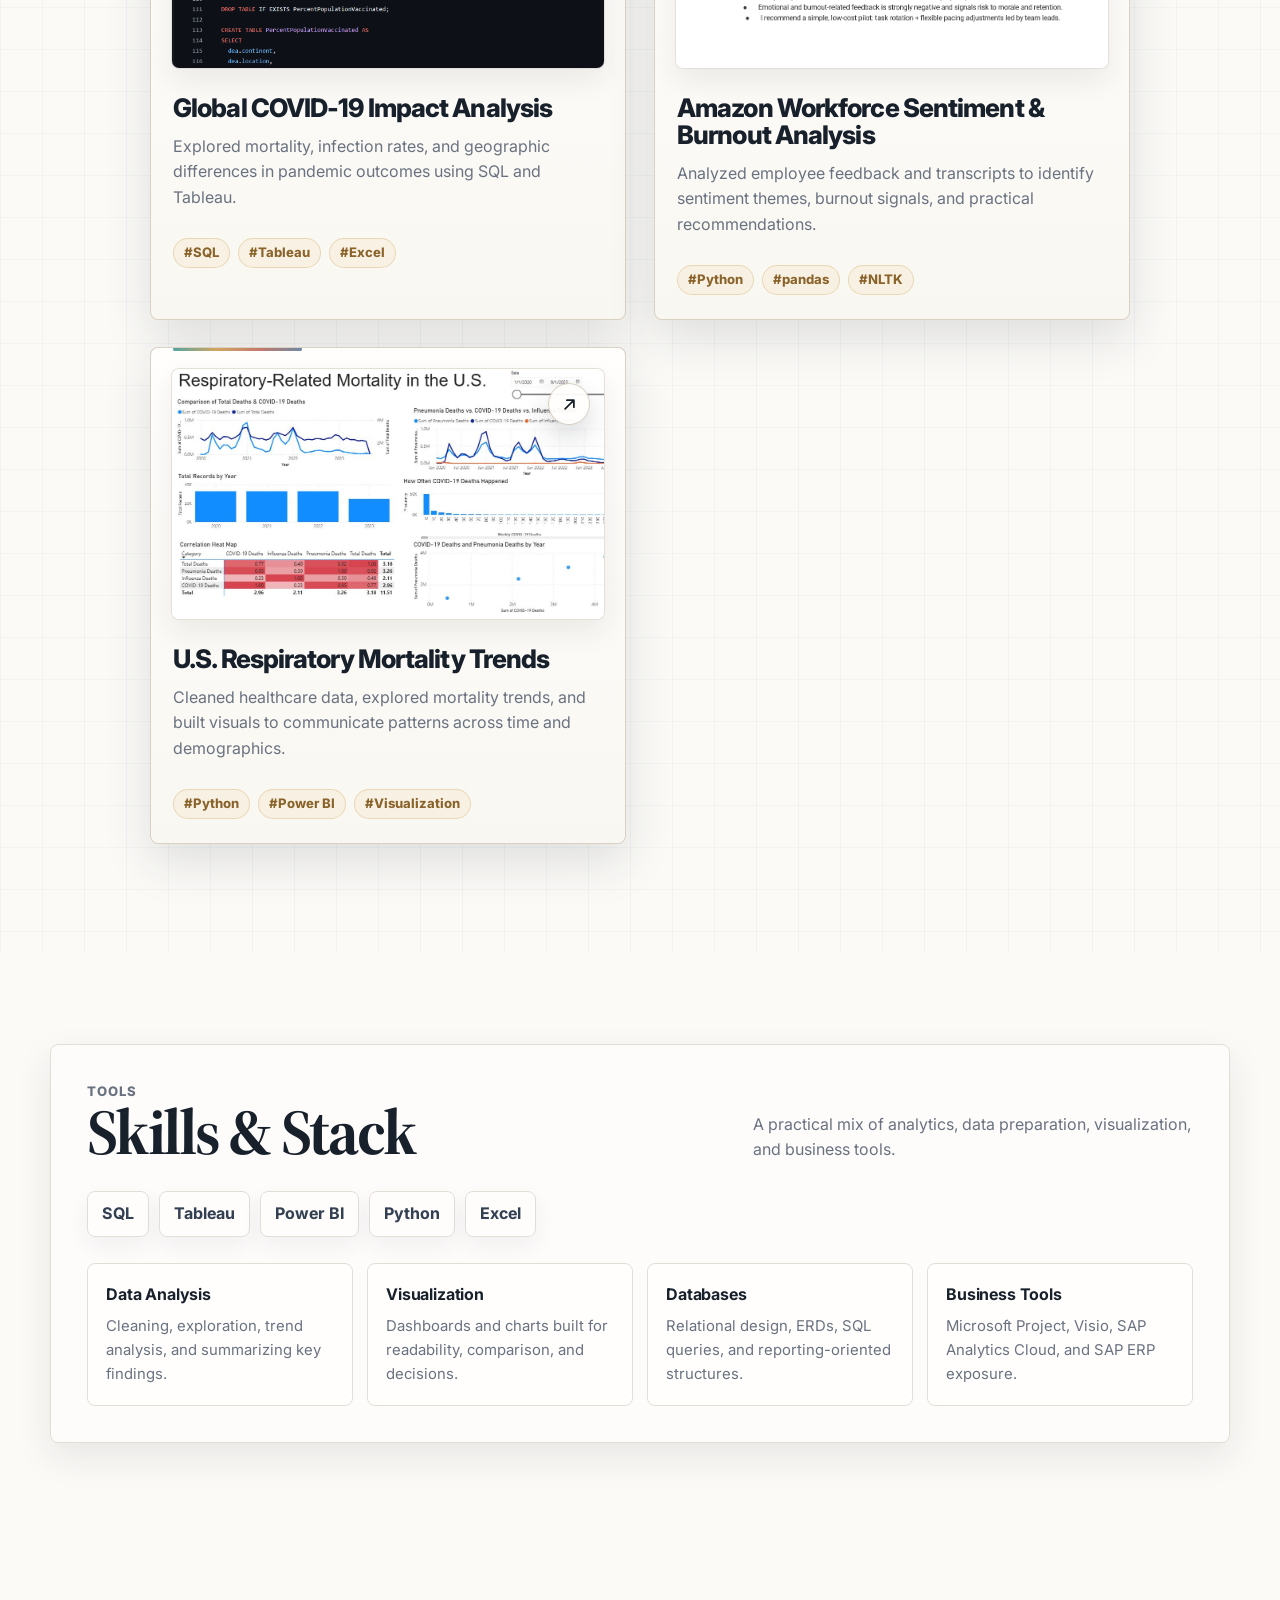
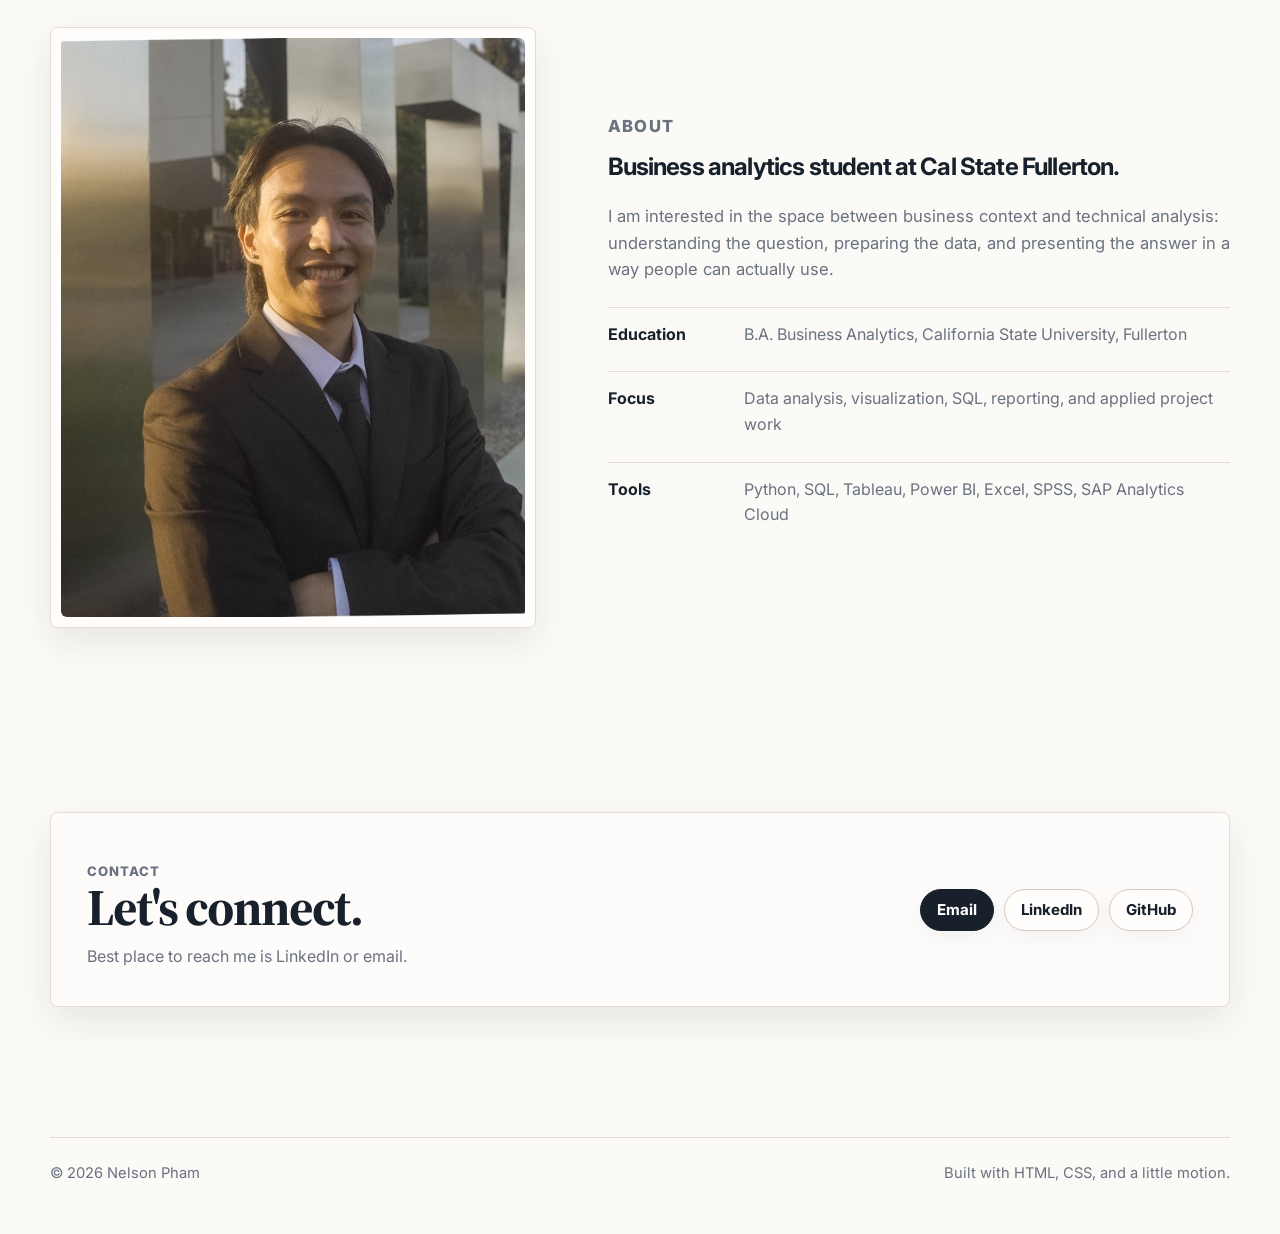
==== commit eb9e6da4: "Add cursor follower and CSUF hover badge" ====
--- a/index.html
+++ b/index.html
@@ -15,10 +15,11 @@
   <link rel="preconnect" href="https://fonts.googleapis.com">
   <link rel="preconnect" href="https://fonts.gstatic.com" crossorigin>
   <link href="https://fonts.googleapis.com/css2?family=Inter:wght@400;500;600;700;800&family=Source+Serif+4:opsz,wght@8..60,500;8..60,650;8..60,720&display=swap" rel="stylesheet">
-  <link rel="stylesheet" href="styles.css?v=covid-cover-1">
+  <link rel="stylesheet" href="styles.css?v=csuf-hover-1">
 </head>
 <body>
   <div class="scroll-progress" aria-hidden="true"></div>
+  <div class="cursor-dot" aria-hidden="true"></div>
 
   <header class="site-nav">
     <nav class="nav-shell" aria-label="Primary navigation">
@@ -48,7 +49,21 @@
       </div>
       <div class="page-shell hero-grid">
         <div class="hero-copy-block reveal">
-          <p class="eyebrow">Business Analytics Student</p>
+          <div class="eyebrow school-flip" tabindex="0" aria-label="Business Analytics Student at Cal State Fullerton, Class of 2027">
+            <span class="school-flip-inner">
+              <span class="school-face school-front">Business Analytics Student</span>
+              <span class="school-face school-back" aria-hidden="true">
+                <span class="school-mark">
+                  <strong>CSUF</strong>
+                  <small>Business</small>
+                </span>
+                <span class="school-text">
+                  <strong>Cal State Fullerton</strong>
+                  <small>Class of 2027</small>
+                </span>
+              </span>
+            </span>
+          </div>
           <h1>Nelson Pham</h1>
           <p class="hero-line">Clearer data. Better decisions.</p>
           <p class="hero-copy">I use analytics tools to clean, explore, and explain data in ways that support practical decisions.</p>
@@ -357,6 +372,6 @@
     </div>
   </footer>
 
-  <script src="script.js?v=project-tabs-1"></script>
+  <script src="script.js?v=csuf-hover-1"></script>
 </body>
 </html>
--- a/styles.css
+++ b/styles.css
@@ -64,6 +64,37 @@
   z-index: 20;
 }
 
+.cursor-dot {
+  position: fixed;
+  top: 0;
+  left: 0;
+  width: 11px;
+  height: 11px;
+  border-radius: 50%;
+  background: var(--teal);
+  box-shadow:
+    0 0 0 7px rgba(45, 145, 141, 0.1),
+    0 10px 28px rgba(45, 145, 141, 0.26);
+  opacity: 0;
+  pointer-events: none;
+  transform: translate3d(-32px, -32px, 0);
+  transition: opacity 160ms ease, width 180ms ease, height 180ms ease, background 180ms ease;
+  z-index: 100;
+}
+
+body.cursor-ready .cursor-dot {
+  opacity: 0.78;
+}
+
+.cursor-dot.is-hovering {
+  width: 15px;
+  height: 15px;
+  background: var(--gold);
+  box-shadow:
+    0 0 0 9px rgba(199, 146, 63, 0.11),
+    0 12px 30px rgba(199, 146, 63, 0.25);
+}
+
 .site-nav {
   position: sticky;
   top: 0;
@@ -242,6 +273,110 @@
   width: 28px;
   height: 1px;
   background: var(--gold);
+  flex: 0 0 auto;
+}
+
+.school-flip {
+  min-height: 50px;
+  perspective: 1000px;
+  transform-style: preserve-3d;
+  cursor: default;
+  outline: none;
+}
+
+.school-flip-inner {
+  position: relative;
+  display: inline-grid;
+  align-items: center;
+  transform-style: preserve-3d;
+  transition: transform 620ms cubic-bezier(0.2, 0.76, 0.22, 1);
+}
+
+.school-flip:hover .school-flip-inner,
+.school-flip:focus-visible .school-flip-inner {
+  transform: rotateX(180deg);
+}
+
+.school-face {
+  grid-area: 1 / 1;
+  display: inline-flex;
+  align-items: center;
+  min-height: 50px;
+  backface-visibility: hidden;
+  -webkit-backface-visibility: hidden;
+}
+
+.school-front {
+  color: var(--blue);
+}
+
+.school-back {
+  gap: 11px;
+  padding: 5px 15px 5px 7px;
+  border: 1px solid rgba(77, 111, 145, 0.16);
+  border-radius: 999px;
+  background: rgba(255, 254, 253, 0.9);
+  box-shadow: 0 14px 36px rgba(34, 40, 51, 0.08);
+  color: var(--ink);
+  text-transform: none;
+  letter-spacing: 0;
+  transform: rotateX(180deg);
+}
+
+.school-mark {
+  width: 54px;
+  height: 42px;
+  display: inline-flex;
+  flex-direction: column;
+  align-items: center;
+  justify-content: center;
+  border: 1px solid rgba(17, 60, 119, 0.15);
+  border-radius: 7px;
+  background:
+    linear-gradient(135deg, rgba(17, 60, 119, 0.08), transparent 58%),
+    #fff;
+  box-shadow: inset 0 -3px 0 rgba(242, 102, 34, 0.22);
+  flex: 0 0 auto;
+}
+
+.school-mark strong {
+  color: #113c77;
+  font-size: 1.05rem;
+  font-weight: 900;
+  line-height: 0.86;
+  letter-spacing: -0.04em;
+}
+
+.school-mark small {
+  margin-top: 4px;
+  color: #f26622;
+  font-size: 0.46rem;
+  font-weight: 900;
+  line-height: 1;
+  letter-spacing: 0.08em;
+  text-transform: uppercase;
+}
+
+.school-text {
+  display: inline-flex;
+  flex-direction: column;
+  gap: 1px;
+  min-width: 0;
+  white-space: nowrap;
+}
+
+.school-text strong {
+  color: #113c77;
+  font-size: 0.88rem;
+  line-height: 1.05;
+  font-weight: 850;
+}
+
+.school-text small {
+  color: var(--gold);
+  font-size: 0.72rem;
+  line-height: 1;
+  font-weight: 780;
 }
 
 h1,
@@ -1388,6 +1523,16 @@
     scroll-behavior: auto !important;
     transition-duration: 0.001ms !important;
   }
+
+  .cursor-dot {
+    display: none;
+  }
+}
+
+@media (pointer: coarse) {
+  .cursor-dot {
+    display: none;
+  }
 }
 
 @media (max-width: 980px) {
@@ -1468,6 +1613,22 @@
     font-size: clamp(3.4rem, 20vw, 5.6rem);
   }
 
+  .school-flip {
+    width: 100%;
+  }
+
+  .school-flip-inner {
+    max-width: calc(100vw - 76px);
+  }
+
+  .school-back {
+    max-width: calc(100vw - 76px);
+  }
+
+  .school-text {
+    white-space: normal;
+  }
+
   .hero-line {
     font-size: 1.45rem;
   }
